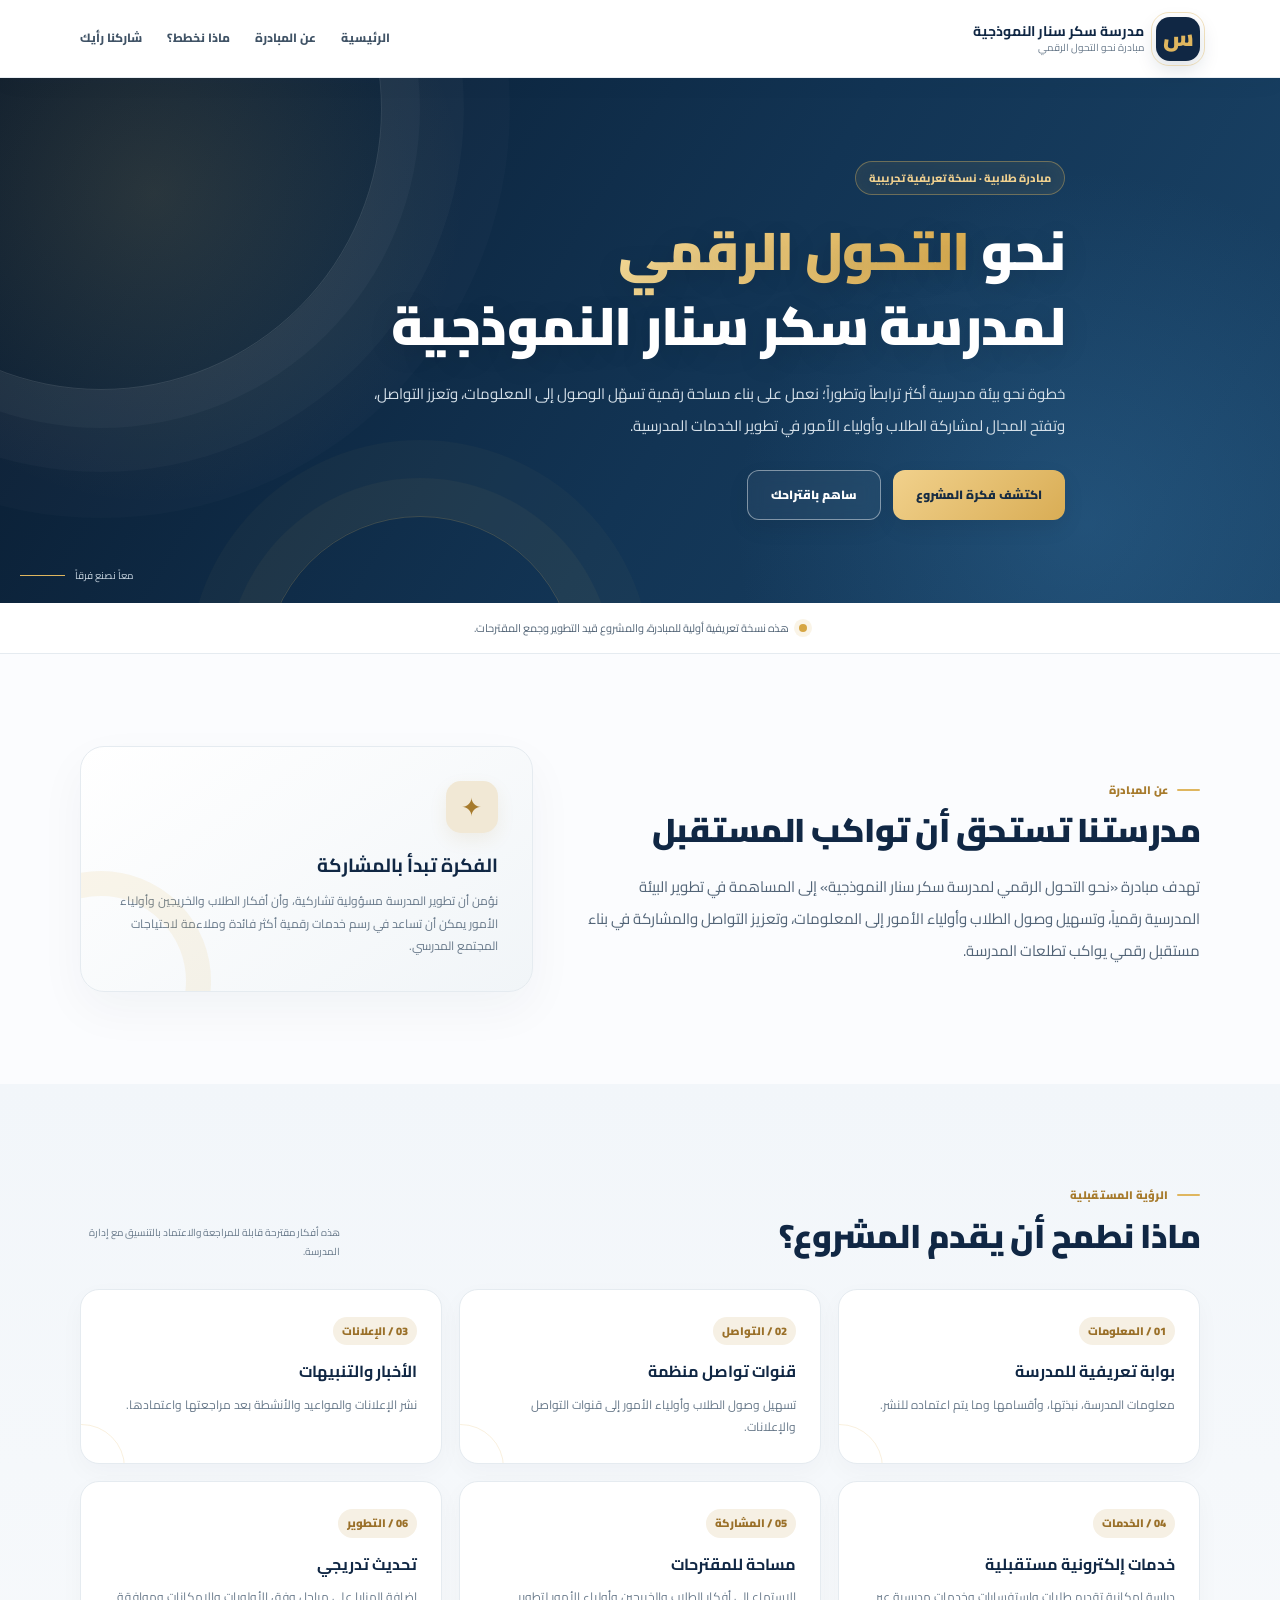
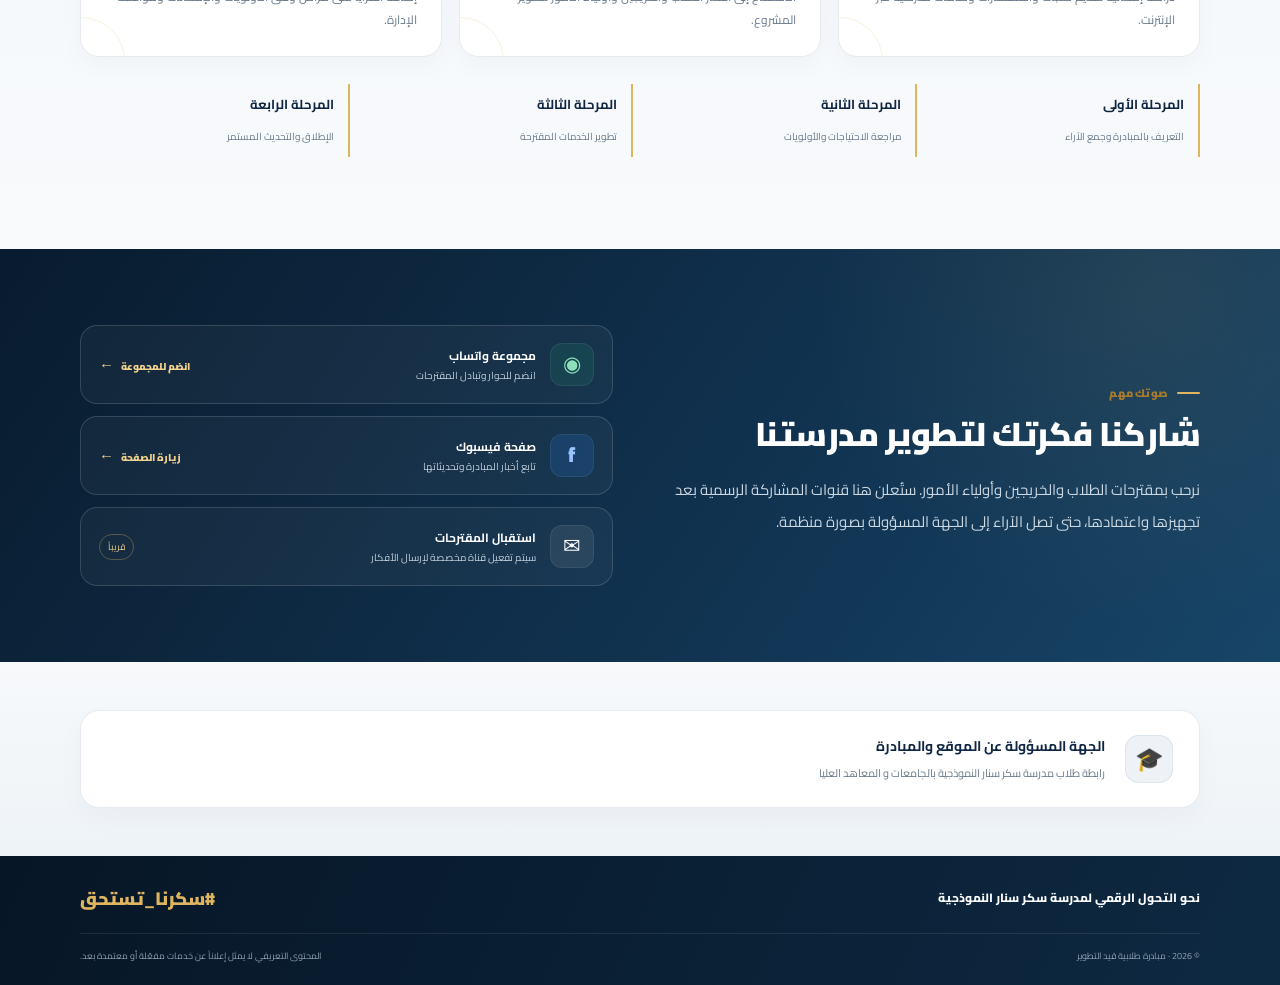
==== index.html @ d13513fb "Add files via upload" ====
<!doctype html>
<html lang="ar" dir="rtl">
<head>
  <meta charset="utf-8">
  <meta name="viewport" content="width=device-width, initial-scale=1">
  <meta name="description" content="مبادرة نحو التحول الرقمي لمدرسة سكر سنار النموذجية، بإشراف رابطة طلاب مدرسة سكر سنار النموذجية بالجامعات و المعاهد العليا.">
  <meta name="theme-color" content="#102744">
  <title>نحو التحول الرقمي | مدرسة سكر سنار النموذجية</title>
  <style>
    @import url('https://fonts.googleapis.com/css2?family=Cairo:wght@400;500;600;700;800;900&display=swap');
    :root{--navy:#102744;--navy2:#193e61;--gold:#dfb65f;--ink:#1c2e40;--muted:#68798a;--paper:#f5f8fb;--line:#e5ebf0;--white:#fff;--green:#168b61;--blue:#2374d8}
    *{box-sizing:border-box}html{scroll-behavior:smooth;scroll-padding-top:86px}body{margin:0;font-family:"Cairo",Tahoma,Arial,sans-serif;color:var(--ink);background:#fff;line-height:1.85}
    a{color:inherit}.container{width:min(1120px,calc(100% - 40px));margin:auto}
    .header{height:78px;position:sticky;top:0;z-index:20;background:#ffffffed;backdrop-filter:blur(12px);border-bottom:1px solid #e9eef3}
    .nav{height:100%;display:flex;align-items:center;justify-content:space-between;gap:20px}
    .brand{display:flex;align-items:center;gap:12px;text-decoration:none;color:var(--navy)}.brandmark{width:44px;height:44px;display:grid;place-items:center;border-radius:14px;background:var(--navy);color:var(--gold);font-size:23px;font-weight:900}.brand strong,.brand small{display:block;line-height:1.4}.brand strong{font-size:14px}.brand small{font-size:10px;color:var(--muted)}
    .links{display:flex;align-items:center;gap:25px}.links a{text-decoration:none;color:#405366;font-size:12px;font-weight:800}.links a:hover{color:#a77b2d}.menu{display:none;border:0;background:none;color:var(--navy);font-size:26px}
    .hero{position:relative;overflow:hidden;background:linear-gradient(120deg,#0d2036,#173d61);color:#fff;min-height:525px;display:flex;align-items:center}
    .hero:before,.hero:after{content:"";position:absolute;border:1px solid #ffffff18;border-radius:50%;pointer-events:none}.hero:before{width:500px;height:500px;left:-170px;top:-220px;box-shadow:0 0 0 45px #ffffff08,0 0 0 90px #ffffff05}.hero:after{width:250px;height:250px;right:45%;bottom:-190px;box-shadow:0 0 0 35px #ffffff08}
    .hero-grid{position:relative;z-index:1;padding:76px 0;max-width:790px}.pill{display:inline-flex;align-items:center;gap:8px;padding:6px 13px;border:1px solid #dfb65f66;border-radius:30px;color:#f0d18f;font-size:11px;font-weight:800;background:#dfb65f12}
    h1{font-size:clamp(32px,5vw,53px);line-height:1.42;margin:18px 0 14px;font-weight:900}.hero h1 span{color:var(--gold)}.hero p{max-width:700px;color:#d5e0e9;font-size:15px;margin:0 0 28px}
    .actions{display:flex;gap:12px;flex-wrap:wrap}.btn{display:inline-flex;align-items:center;justify-content:center;padding:11px 21px;border-radius:9px;text-decoration:none;font-size:12px;font-weight:900;transition:.2s}.primary{background:var(--gold);color:#172c42}.secondary{border:1px solid #ffffff70;color:#fff}.btn:hover{transform:translateY(-2px)}
    .hero-foot{position:absolute;bottom:18px;left:20px;color:#c7d4df;font-size:10px;display:flex;align-items:center;gap:10px}.hero-foot i{width:45px;height:1px;background:var(--gold)}
    .status{background:#fff;border-bottom:1px solid var(--line)}.status-inner{display:flex;align-items:center;justify-content:center;gap:10px;padding:13px 0;color:#536577;font-size:11px;text-align:center}.dot{width:8px;height:8px;border-radius:50%;background:#d6a644;display:inline-block}
    .section{padding:82px 0}.tag{font-size:11px;color:#a77b2d;font-weight:900}.heading{font-size:33px;line-height:1.5;color:var(--navy);margin:6px 0 15px;font-weight:900}.intro{font-size:15px;color:#526477;max-width:790px;margin:0}
    .about{display:grid;grid-template-columns:1.15fr .85fr;gap:55px;align-items:center}.vision-card{border:1px solid var(--line);background:linear-gradient(145deg,#f8fafc,#f1f5f8);border-radius:18px;padding:30px;position:relative;overflow:hidden}.vision-card:after{content:"";position:absolute;width:170px;height:170px;border:25px solid #dfb65f20;border-radius:50%;left:-90px;bottom:-100px}.vision-icon{width:52px;height:52px;display:grid;place-items:center;border-radius:15px;background:#f1e8d5;color:#a77b2d;font-size:25px}.vision-card h3{color:var(--navy);font-size:19px;margin:15px 0 7px}.vision-card p{color:var(--muted);font-size:12px;margin:0}
    .features{background:var(--paper)}.section-head{display:flex;justify-content:space-between;align-items:end;gap:25px;margin-bottom:28px}.section-head .heading{margin-bottom:0}.subnote{font-size:10px;color:var(--muted);max-width:260px}
    .cards{display:grid;grid-template-columns:repeat(3,1fr);gap:17px}.feature{background:#fff;border:1px solid var(--line);border-radius:15px;padding:23px}.feature .num{color:#b48a3b;font-size:11px;font-weight:900}.feature h3{font-size:16px;color:var(--navy);margin:7px 0}.feature p{font-size:12px;color:var(--muted);margin:0}
    .roadmap{display:grid;grid-template-columns:repeat(4,1fr);gap:14px;margin-top:27px}.step{border-right:2px solid var(--gold);padding:4px 14px 4px 0}.step b{display:block;color:var(--navy);font-size:12px}.step span{color:var(--muted);font-size:10px}
    .participate{background:var(--navy);color:#fff;padding:76px 0}.participate .heading{color:#fff}.participate .intro{color:#cbd7e1}.participate-grid{display:grid;grid-template-columns:1fr 1fr;gap:55px;align-items:center}.channels{display:grid;gap:12px}.channel{display:flex;align-items:center;gap:14px;padding:16px;border:1px solid #ffffff24;background:#ffffff0a;border-radius:13px}.channel-icon{width:43px;height:43px;border-radius:12px;display:grid;place-items:center;font-size:21px;background:#ffffff13}.channel strong,.channel small{display:block}.channel strong{font-size:12px}.channel small{font-size:10px;color:#c2d0dc}.pending{margin-right:auto;font-size:9px;color:#f0d18f;border:1px solid #dfb65f55;padding:4px 8px;border-radius:20px;white-space:nowrap}
    .responsibility{background:#f7f9fb;padding:48px 0}.responsibility-box{display:flex;align-items:center;gap:20px;padding:23px 26px;border:1px solid var(--line);background:#fff;border-radius:15px}.resp-icon{width:48px;height:48px;flex:0 0 auto;border-radius:14px;background:#eef2f6;color:var(--navy);display:grid;place-items:center;font-size:23px}.responsibility h3{font-size:14px;color:var(--navy);margin:0 0 3px}.responsibility p{font-size:11px;color:var(--muted);margin:0}
    .footer{background:#091b2d;color:#b8c6d2;padding:26px 0 20px}.footer-top{display:flex;justify-content:space-between;gap:20px;align-items:center}.footer-name{font-size:12px;font-weight:800;color:#fff}.hashtag{font-size:18px;font-weight:900;color:var(--gold);text-decoration:none}.copyright{border-top:1px solid #ffffff18;margin-top:18px;padding-top:14px;font-size:9px;color:#8fa1b1;display:flex;justify-content:space-between;gap:15px}
    @media(max-width:760px){.container{width:min(100% - 30px,560px)}.header{height:68px}.menu{display:block}.links{display:none;position:absolute;top:68px;right:0;left:0;background:#fff;padding:15px 25px 20px;box-shadow:0 12px 18px #102b4615;flex-direction:column;align-items:stretch;gap:13px}.links.open{display:flex}.hero{min-height:490px}.hero-grid{padding:65px 0}.hero p{font-size:13px}.section{padding:60px 0}.about,.participate-grid{grid-template-columns:1fr;gap:27px}.heading{font-size:28px}.cards{grid-template-columns:1fr}.roadmap{grid-template-columns:1fr 1fr;row-gap:20px}.section-head{display:block}.subnote{margin-top:8px}.participate{padding:58px 0}.responsibility-box{align-items:flex-start;padding:18px}.footer-top,.copyright{align-items:flex-start;flex-direction:column}.hashtag{font-size:17px}}
    @media(prefers-reduced-motion:reduce){html{scroll-behavior:auto}*,*:before,*:after{transition:none!important}}
  
    /* Visual refinement: richer depth, softer geometry, and clearer interactions */
    body{background:#fbfcfe}
    .header{box-shadow:0 5px 24px #10274408}
    .brandmark{box-shadow:0 8px 20px #10274425;position:relative}
    .brandmark:after{content:"";position:absolute;inset:-5px;border:1px solid #dfb65f66;border-radius:18px}
    .hero{background:
      radial-gradient(circle at 12% 22%,#dfb65f24 0,transparent 26%),
      radial-gradient(circle at 85% 85%,#3e83b844 0,transparent 30%),
      linear-gradient(122deg,#091a2d 0%,#123454 55%,#1b4569 100%)}
    .hero:before{width:560px;height:560px;left:-180px;top:-250px;border-color:#ffffff20;box-shadow:0 0 0 38px #ffffff08,0 0 0 82px #ffffff06,0 0 0 128px #ffffff04}
    .hero:after{width:310px;height:310px;right:55%;bottom:-225px;border-color:#dfb65f38;box-shadow:0 0 0 38px #dfb65f0b,0 0 0 76px #dfb65f08}
    .hero-grid{max-width:850px}
    .pill{backdrop-filter:blur(8px);box-shadow:inset 0 0 20px #dfb65f0b}
    .hero h1{letter-spacing:-.7px;text-shadow:0 5px 28px #00000020}
    .hero h1 span{background:linear-gradient(100deg,#f5d995,#dcae50);-webkit-background-clip:text;background-clip:text;color:transparent}
    .hero p{line-height:2.15}
    .btn{border-radius:12px;padding:13px 23px;box-shadow:0 8px 22px #00000012}
    .primary{background:linear-gradient(135deg,#f1d18c,#d9ad55)}
    .secondary{background:#ffffff0b;backdrop-filter:blur(8px)}
    .status-inner{padding:15px 0}
    .dot{box-shadow:0 0 0 5px #d6a64420}
    .section{padding-top:92px;padding-bottom:92px}
    .tag{display:inline-flex;align-items:center;gap:9px;letter-spacing:.2px}
    .tag:before{content:"";width:23px;height:2px;background:var(--gold);border-radius:2px}
    .heading{letter-spacing:-.5px}
    .intro{line-height:2.15}
    .vision-card{border-radius:24px;box-shadow:0 18px 48px #1027440b;padding:34px;background:linear-gradient(145deg,#fff,#f1f5f8)}
    .vision-icon{box-shadow:0 7px 18px #a77b2d18}
    .features{background:linear-gradient(180deg,#f2f6fa,#f8fafc)}
    .feature{border-radius:19px;padding:25px 24px;box-shadow:0 8px 24px #10274408;transition:transform .25s,box-shadow .25s,border-color .25s;position:relative;overflow:hidden}
    .feature:after{content:"";position:absolute;width:85px;height:85px;border:1px solid #dfb65f35;border-radius:50%;left:-43px;bottom:-48px;transition:transform .3s}
    .feature:hover{transform:translateY(-5px);box-shadow:0 16px 32px #10274412;border-color:#dfb65f80}
    .feature:hover:after{transform:scale(1.35)}
    .feature .num{display:inline-block;padding:4px 9px;border-radius:20px;background:#f6f0e4;color:#9a7029}
    .feature h3{margin-top:12px}
    .step{padding-top:8px;padding-bottom:8px}
    .step b{font-size:13px;margin-bottom:4px}
    .participate{background:
      radial-gradient(circle at 90% 10%,#dfb65f16 0,transparent 28%),
      linear-gradient(125deg,#091b2e,#123756 70%,#174568)}
    .participate .intro{line-height:2.1}
    .channel{border-radius:17px;padding:17px 18px;transition:transform .2s,border-color .2s,background .2s}
    .channel-link{text-decoration:none;color:inherit}
    .channel-link:hover{transform:translateX(-4px);border-color:#dfb65f99;background:#ffffff12}
    .channel-icon{flex:0 0 44px;box-shadow:inset 0 0 0 1px #ffffff12}
    .whatsapp .channel-icon{background:#168b6130;color:#8ce0b9}
    .facebook .channel-icon{background:#2374d830;color:#9bc4ff;font-weight:900}
    .channel-action{margin-right:auto;color:#f0d18f;font-size:10px;font-weight:900;white-space:nowrap}
    .channel-action b{font-size:15px;margin-right:5px}
    .responsibility{background:linear-gradient(180deg,#f7f9fb,#eef3f7)}
    .responsibility-box{border-radius:19px;box-shadow:0 10px 28px #10274408}
    .resp-icon{box-shadow:inset 0 0 0 1px #dce4ec}
    .footer{background:linear-gradient(115deg,#071626,#0d2942)}
    .hashtag{transition:color .2s}
    .hashtag:hover{color:#ffe4a6}
    @media(max-width:760px){
      .section{padding-top:65px;padding-bottom:65px}
      .hero{background:
        radial-gradient(circle at 10% 18%,#dfb65f20 0,transparent 34%),
        linear-gradient(145deg,#091a2d,#174365)}
      .hero h1{letter-spacing:0}
      .feature:hover,.channel-link:hover{transform:none}
      .channel{gap:10px;padding:14px 12px}
      .channel-action{font-size:9px}
    }

  </style>
</head>
<body>
<header class="header">
  <div class="container nav">
    <a class="brand" href="#home" aria-label="بداية الصفحة"><span class="brandmark">س</span><span><strong>مدرسة سكر سنار النموذجية</strong><small>مبادرة نحو التحول الرقمي</small></span></a>
    <button class="menu" aria-label="فتح القائمة" aria-expanded="false">☰</button>
    <nav class="links" aria-label="القائمة الرئيسية">
      <a href="#home">الرئيسية</a><a href="#about">عن المبادرة</a><a href="#features">ماذا نخطط؟</a><a href="#participate">شاركنا رأيك</a>
    </nav>
  </div>
</header>
<main>
  <section class="hero" id="home">
    <div class="container hero-grid">
      <span class="pill">مبادرة طلابية · نسخة تعريفية تجريبية</span>
      <h1>نحو <span>التحول الرقمي</span><br>لمدرسة سكر سنار النموذجية</h1>
      <p>خطوة نحو بيئة مدرسية أكثر ترابطاً وتطوراً؛ نعمل على بناء مساحة رقمية تسهّل الوصول إلى المعلومات، وتعزز التواصل، وتفتح المجال لمشاركة الطلاب وأولياء الأمور في تطوير الخدمات المدرسية.</p>
      <div class="actions"><a class="btn primary" href="#features">اكتشف فكرة المشروع</a><a class="btn secondary" href="#participate">ساهم باقتراحك</a></div>
    </div>
    <div class="hero-foot"><span>معاً نصنع فرقاً</span><i></i></div>
  </section>
  <div class="status"><div class="container status-inner"><span class="dot"></span><span>هذه نسخة تعريفية أولية للمبادرة، والمشروع قيد التطوير وجمع المقترحات.</span></div></div>

  <section class="section" id="about">
    <div class="container about">
      <div><span class="tag">عن المبادرة</span><h2 class="heading">مدرستنا تستحق أن تواكب المستقبل</h2>
        <p class="intro">تهدف مبادرة «نحو التحول الرقمي لمدرسة سكر سنار النموذجية» إلى المساهمة في تطوير البيئة المدرسية رقمياً، وتسهيل وصول الطلاب وأولياء الأمور إلى المعلومات، وتعزيز التواصل والمشاركة في بناء مستقبل رقمي يواكب تطلعات المدرسة.</p>
      </div>
      <div class="vision-card"><div class="vision-icon">✦</div><h3>الفكرة تبدأ بالمشاركة</h3><p>نؤمن أن تطوير المدرسة مسؤولية تشاركية، وأن أفكار الطلاب والخريجين وأولياء الأمور يمكن أن تساعد في رسم خدمات رقمية أكثر فائدة وملاءمة لاحتياجات المجتمع المدرسي.</p></div>
    </div>
  </section>

  <section class="section features" id="features">
    <div class="container">
      <div class="section-head"><div><span class="tag">الرؤية المستقبلية</span><h2 class="heading">ماذا نطمح أن يقدم المشروع؟</h2></div><span class="subnote">هذه أفكار مقترحة قابلة للمراجعة والاعتماد بالتنسيق مع إدارة المدرسة.</span></div>
      <div class="cards">
        <article class="feature"><span class="num">01 / المعلومات</span><h3>بوابة تعريفية للمدرسة</h3><p>معلومات المدرسة، نبذتها، وأقسامها وما يتم اعتماده للنشر.</p></article>
        <article class="feature"><span class="num">02 / التواصل</span><h3>قنوات تواصل منظمة</h3><p>تسهيل وصول الطلاب وأولياء الأمور إلى قنوات التواصل والإعلانات.</p></article>
        <article class="feature"><span class="num">03 / الإعلانات</span><h3>الأخبار والتنبيهات</h3><p>نشر الإعلانات والمواعيد والأنشطة بعد مراجعتها واعتمادها.</p></article>
        <article class="feature"><span class="num">04 / الخدمات</span><h3>خدمات إلكترونية مستقبلية</h3><p>دراسة إمكانية تقديم طلبات واستفسارات وخدمات مدرسية عبر الإنترنت.</p></article>
        <article class="feature"><span class="num">05 / المشاركة</span><h3>مساحة للمقترحات</h3><p>الاستماع إلى أفكار الطلاب والخريجين وأولياء الأمور لتطوير المشروع.</p></article>
        <article class="feature"><span class="num">06 / التطوير</span><h3>تحديث تدريجي</h3><p>إضافة المزايا على مراحل وفق الأولويات والإمكانات وموافقة الإدارة.</p></article>
      </div>
      <div class="roadmap">
        <div class="step"><b>المرحلة الأولى</b><span>التعريف بالمبادرة وجمع الآراء</span></div>
        <div class="step"><b>المرحلة الثانية</b><span>مراجعة الاحتياجات والأولويات</span></div>
        <div class="step"><b>المرحلة الثالثة</b><span>تطوير الخدمات المقترحة</span></div>
        <div class="step"><b>المرحلة الرابعة</b><span>الإطلاق والتحديث المستمر</span></div>
      </div>
    </div>
  </section>

  <section class="participate" id="participate">
    <div class="container participate-grid">
      <div><span class="tag">صوتك مهم</span><h2 class="heading">شاركنا فكرتك لتطوير مدرستنا</h2><p class="intro">نرحب بمقترحات الطلاب والخريجين وأولياء الأمور. ستُعلن هنا قنوات المشاركة الرسمية بعد تجهيزها واعتمادها، حتى تصل الآراء إلى الجهة المسؤولة بصورة منظمة.</p></div>
      <div class="channels">
        <a class="channel channel-link whatsapp" href="https://chat.whatsapp.com/FJPq5iOdw374V8rt6Mm0ej?s=cl&amp;p=a&amp;iam=2" target="_blank" rel="noopener noreferrer">
          <span class="channel-icon">◉</span><span><strong>مجموعة واتساب</strong><small>انضم للحوار وتبادل المقترحات</small></span><span class="channel-action">انضم للمجموعة <b>←</b></span>
        </a>
        <a class="channel channel-link facebook" href="https://www.facebook.com/profile.php?id=61596063331283" target="_blank" rel="noopener noreferrer">
          <span class="channel-icon">f</span><span><strong>صفحة فيسبوك</strong><small>تابع أخبار المبادرة وتحديثاتها</small></span><span class="channel-action">زيارة الصفحة <b>←</b></span>
        </a>
        <div class="channel"><span class="channel-icon">✉</span><span><strong>استقبال المقترحات</strong><small>سيتم تفعيل قناة مخصصة لإرسال الأفكار</small></span><span class="pending">قريباً</span></div>
      </div>
    </div>
  </section>

  <section class="responsibility">
    <div class="container"><div class="responsibility-box"><div class="resp-icon">🎓</div><div><h3>الجهة المسؤولة عن الموقع والمبادرة</h3><p>رابطة طلاب مدرسة سكر سنار النموذجية بالجامعات و المعاهد العليا</p></div></div></div>
  </section>
</main>
<footer class="footer">
  <div class="container">
    <div class="footer-top"><span class="footer-name">نحو التحول الرقمي لمدرسة سكر سنار النموذجية</span><a class="hashtag" href="#home">#سكرنا_تستحق</a></div>
    <div class="copyright"><span>© <span id="year"></span> · مبادرة طلابية قيد التطوير</span><span>المحتوى التعريفي لا يمثل إعلاناً عن خدمات مفعّلة أو معتمدة بعد.</span></div>
  </div>
</footer>
<script>
  document.getElementById("year").textContent = new Date().getFullYear();
  const menuButton = document.querySelector(".menu");
  const navLinks = document.querySelector(".links");
  menuButton.addEventListener("click", () => {
    const isOpen = navLinks.classList.toggle("open");
    menuButton.setAttribute("aria-expanded", String(isOpen));
  });
  navLinks.querySelectorAll("a").forEach(link => link.addEventListener("click", () => {
    navLinks.classList.remove("open");
    menuButton.setAttribute("aria-expanded", "false");
  }));
</script>
</body>
</html>
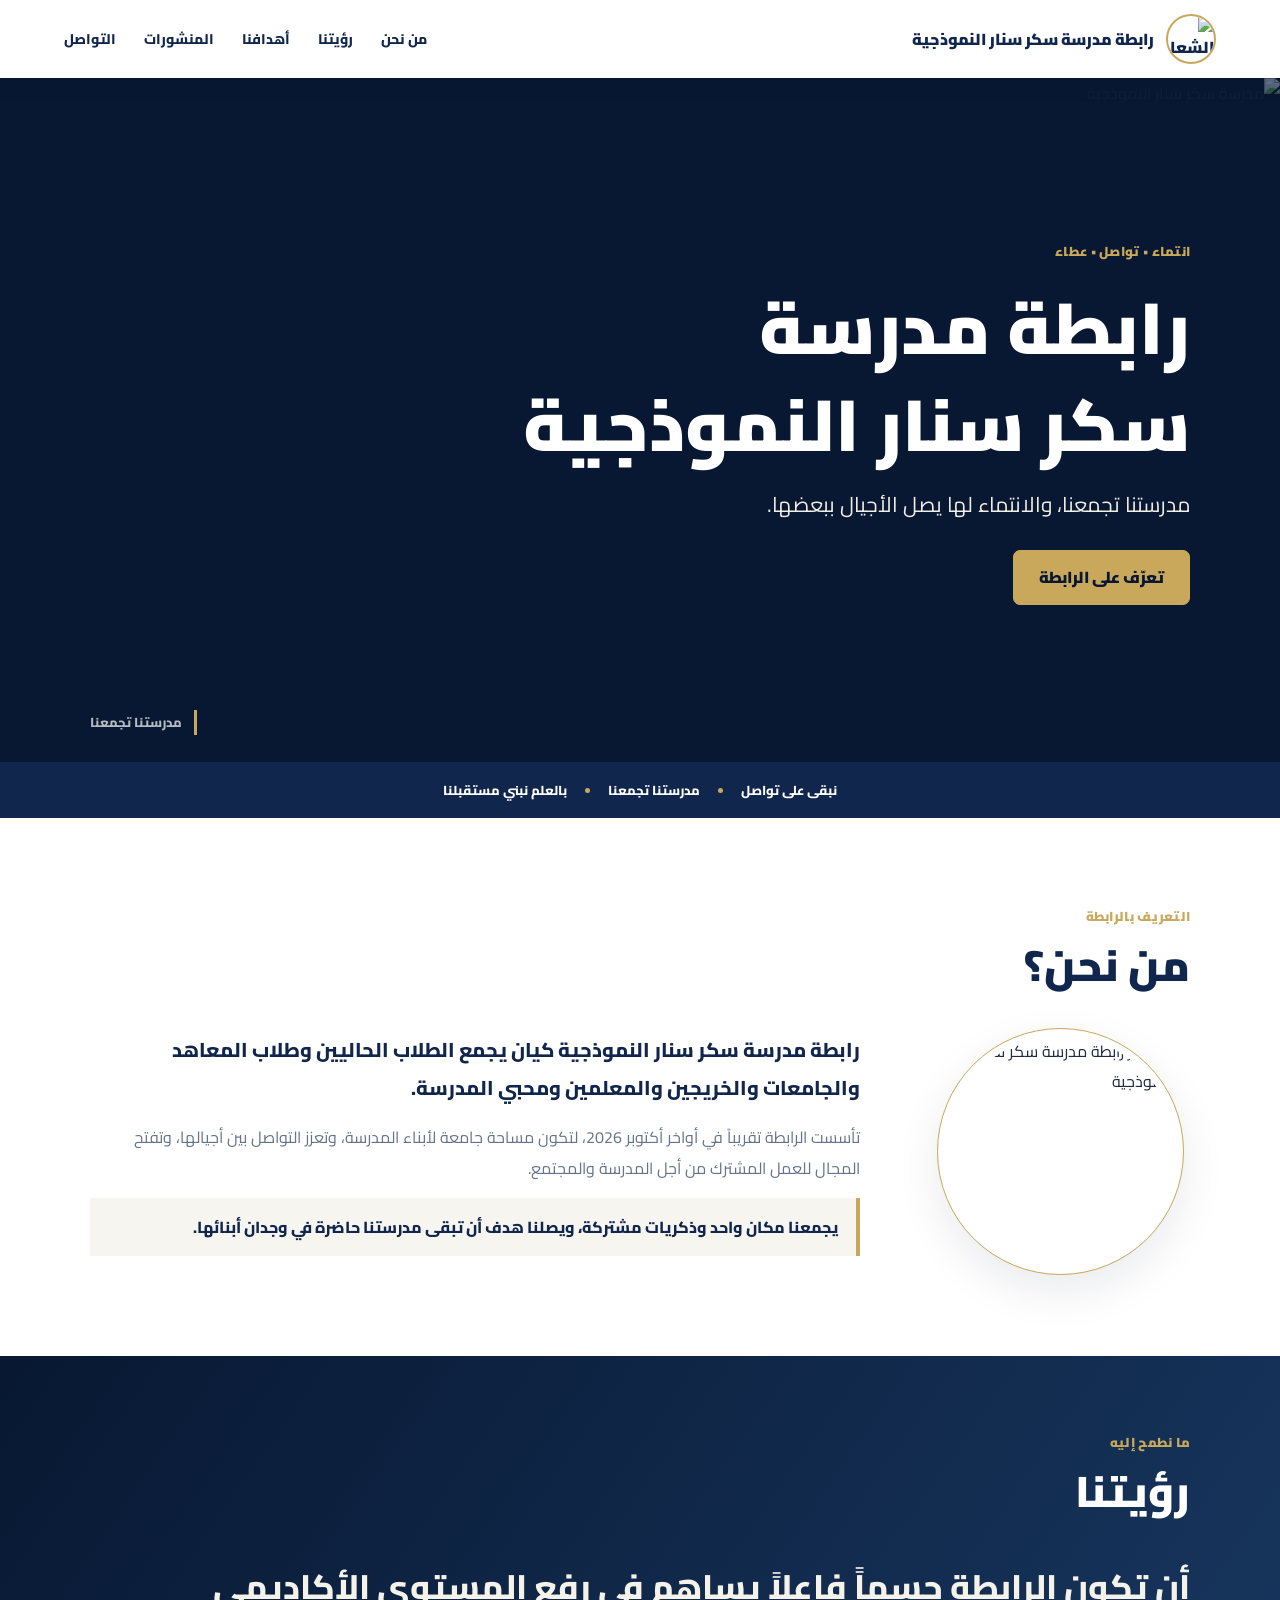
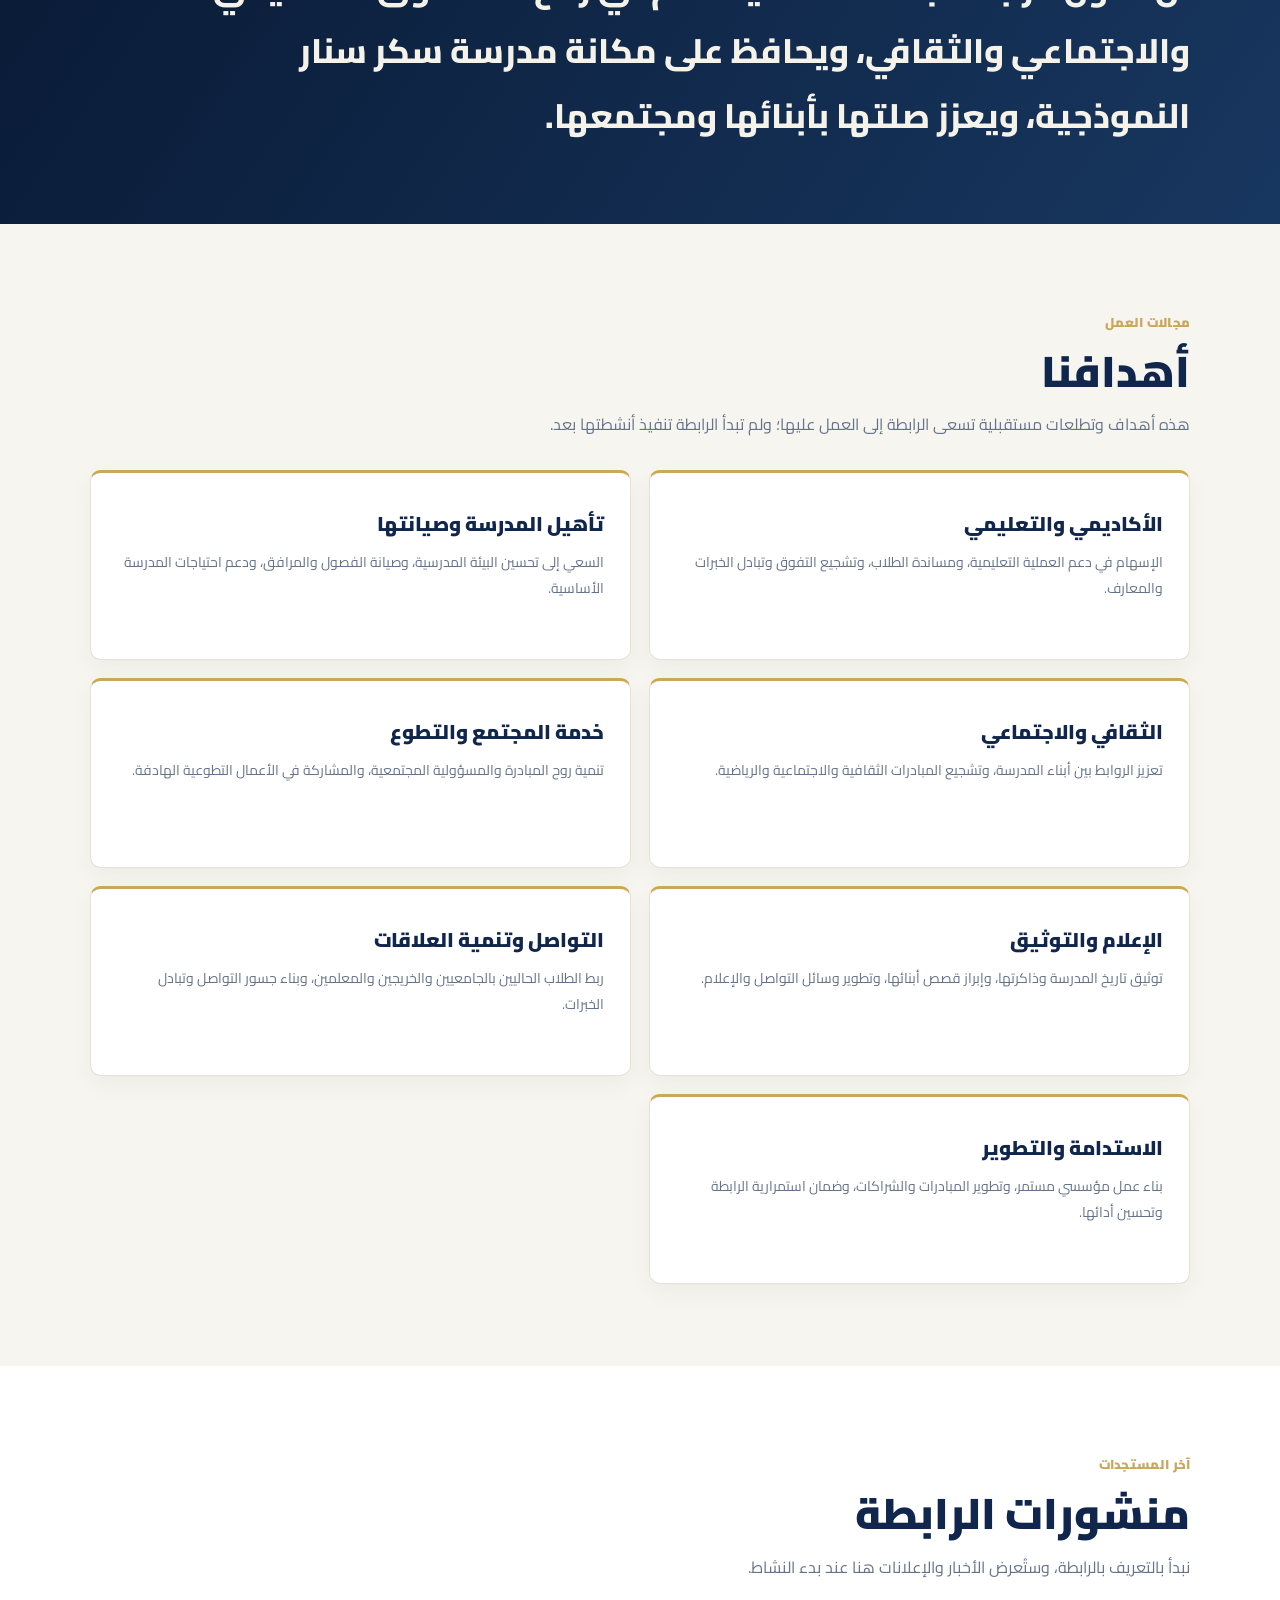
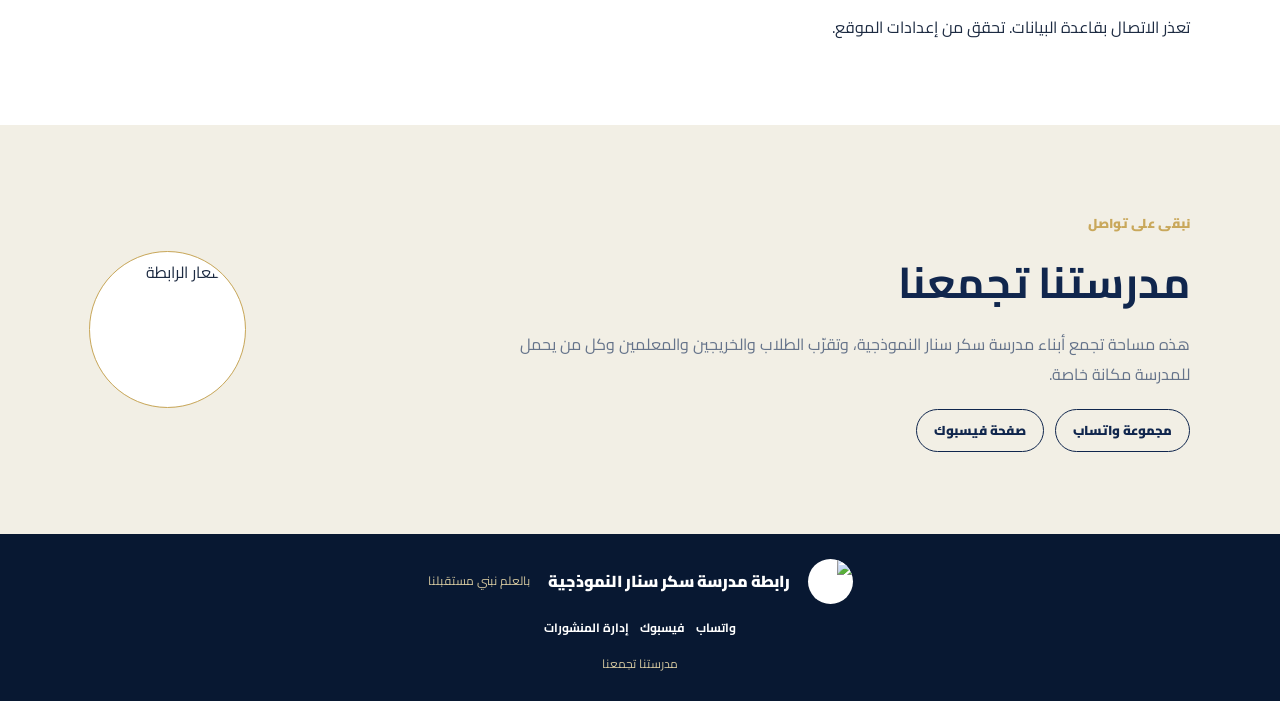
==== commit c8a0f886: "Add files via upload" ====
--- a/index.html
+++ b/index.html
@@ -3,192 +3,126 @@
 <head>
   <meta charset="utf-8">
   <meta name="viewport" content="width=device-width, initial-scale=1">
-  <meta name="description" content="مبادرة نحو التحول الرقمي لمدرسة سكر سنار النموذجية، بإشراف رابطة طلاب مدرسة سكر سنار النموذجية بالجامعات و المعاهد العليا.">
-  <meta name="theme-color" content="#102744">
-  <title>نحو التحول الرقمي | مدرسة سكر سنار النموذجية</title>
-  <style>
-    @import url('https://fonts.googleapis.com/css2?family=Cairo:wght@400;500;600;700;800;900&display=swap');
-    :root{--navy:#102744;--navy2:#193e61;--gold:#dfb65f;--ink:#1c2e40;--muted:#68798a;--paper:#f5f8fb;--line:#e5ebf0;--white:#fff;--green:#168b61;--blue:#2374d8}
-    *{box-sizing:border-box}html{scroll-behavior:smooth;scroll-padding-top:86px}body{margin:0;font-family:"Cairo",Tahoma,Arial,sans-serif;color:var(--ink);background:#fff;line-height:1.85}
-    a{color:inherit}.container{width:min(1120px,calc(100% - 40px));margin:auto}
-    .header{height:78px;position:sticky;top:0;z-index:20;background:#ffffffed;backdrop-filter:blur(12px);border-bottom:1px solid #e9eef3}
-    .nav{height:100%;display:flex;align-items:center;justify-content:space-between;gap:20px}
-    .brand{display:flex;align-items:center;gap:12px;text-decoration:none;color:var(--navy)}.brandmark{width:44px;height:44px;display:grid;place-items:center;border-radius:14px;background:var(--navy);color:var(--gold);font-size:23px;font-weight:900}.brand strong,.brand small{display:block;line-height:1.4}.brand strong{font-size:14px}.brand small{font-size:10px;color:var(--muted)}
-    .links{display:flex;align-items:center;gap:25px}.links a{text-decoration:none;color:#405366;font-size:12px;font-weight:800}.links a:hover{color:#a77b2d}.menu{display:none;border:0;background:none;color:var(--navy);font-size:26px}
-    .hero{position:relative;overflow:hidden;background:linear-gradient(120deg,#0d2036,#173d61);color:#fff;min-height:525px;display:flex;align-items:center}
-    .hero:before,.hero:after{content:"";position:absolute;border:1px solid #ffffff18;border-radius:50%;pointer-events:none}.hero:before{width:500px;height:500px;left:-170px;top:-220px;box-shadow:0 0 0 45px #ffffff08,0 0 0 90px #ffffff05}.hero:after{width:250px;height:250px;right:45%;bottom:-190px;box-shadow:0 0 0 35px #ffffff08}
-    .hero-grid{position:relative;z-index:1;padding:76px 0;max-width:790px}.pill{display:inline-flex;align-items:center;gap:8px;padding:6px 13px;border:1px solid #dfb65f66;border-radius:30px;color:#f0d18f;font-size:11px;font-weight:800;background:#dfb65f12}
-    h1{font-size:clamp(32px,5vw,53px);line-height:1.42;margin:18px 0 14px;font-weight:900}.hero h1 span{color:var(--gold)}.hero p{max-width:700px;color:#d5e0e9;font-size:15px;margin:0 0 28px}
-    .actions{display:flex;gap:12px;flex-wrap:wrap}.btn{display:inline-flex;align-items:center;justify-content:center;padding:11px 21px;border-radius:9px;text-decoration:none;font-size:12px;font-weight:900;transition:.2s}.primary{background:var(--gold);color:#172c42}.secondary{border:1px solid #ffffff70;color:#fff}.btn:hover{transform:translateY(-2px)}
-    .hero-foot{position:absolute;bottom:18px;left:20px;color:#c7d4df;font-size:10px;display:flex;align-items:center;gap:10px}.hero-foot i{width:45px;height:1px;background:var(--gold)}
-    .status{background:#fff;border-bottom:1px solid var(--line)}.status-inner{display:flex;align-items:center;justify-content:center;gap:10px;padding:13px 0;color:#536577;font-size:11px;text-align:center}.dot{width:8px;height:8px;border-radius:50%;background:#d6a644;display:inline-block}
-    .section{padding:82px 0}.tag{font-size:11px;color:#a77b2d;font-weight:900}.heading{font-size:33px;line-height:1.5;color:var(--navy);margin:6px 0 15px;font-weight:900}.intro{font-size:15px;color:#526477;max-width:790px;margin:0}
-    .about{display:grid;grid-template-columns:1.15fr .85fr;gap:55px;align-items:center}.vision-card{border:1px solid var(--line);background:linear-gradient(145deg,#f8fafc,#f1f5f8);border-radius:18px;padding:30px;position:relative;overflow:hidden}.vision-card:after{content:"";position:absolute;width:170px;height:170px;border:25px solid #dfb65f20;border-radius:50%;left:-90px;bottom:-100px}.vision-icon{width:52px;height:52px;display:grid;place-items:center;border-radius:15px;background:#f1e8d5;color:#a77b2d;font-size:25px}.vision-card h3{color:var(--navy);font-size:19px;margin:15px 0 7px}.vision-card p{color:var(--muted);font-size:12px;margin:0}
-    .features{background:var(--paper)}.section-head{display:flex;justify-content:space-between;align-items:end;gap:25px;margin-bottom:28px}.section-head .heading{margin-bottom:0}.subnote{font-size:10px;color:var(--muted);max-width:260px}
-    .cards{display:grid;grid-template-columns:repeat(3,1fr);gap:17px}.feature{background:#fff;border:1px solid var(--line);border-radius:15px;padding:23px}.feature .num{color:#b48a3b;font-size:11px;font-weight:900}.feature h3{font-size:16px;color:var(--navy);margin:7px 0}.feature p{font-size:12px;color:var(--muted);margin:0}
-    .roadmap{display:grid;grid-template-columns:repeat(4,1fr);gap:14px;margin-top:27px}.step{border-right:2px solid var(--gold);padding:4px 14px 4px 0}.step b{display:block;color:var(--navy);font-size:12px}.step span{color:var(--muted);font-size:10px}
-    .participate{background:var(--navy);color:#fff;padding:76px 0}.participate .heading{color:#fff}.participate .intro{color:#cbd7e1}.participate-grid{display:grid;grid-template-columns:1fr 1fr;gap:55px;align-items:center}.channels{display:grid;gap:12px}.channel{display:flex;align-items:center;gap:14px;padding:16px;border:1px solid #ffffff24;background:#ffffff0a;border-radius:13px}.channel-icon{width:43px;height:43px;border-radius:12px;display:grid;place-items:center;font-size:21px;background:#ffffff13}.channel strong,.channel small{display:block}.channel strong{font-size:12px}.channel small{font-size:10px;color:#c2d0dc}.pending{margin-right:auto;font-size:9px;color:#f0d18f;border:1px solid #dfb65f55;padding:4px 8px;border-radius:20px;white-space:nowrap}
-    .responsibility{background:#f7f9fb;padding:48px 0}.responsibility-box{display:flex;align-items:center;gap:20px;padding:23px 26px;border:1px solid var(--line);background:#fff;border-radius:15px}.resp-icon{width:48px;height:48px;flex:0 0 auto;border-radius:14px;background:#eef2f6;color:var(--navy);display:grid;place-items:center;font-size:23px}.responsibility h3{font-size:14px;color:var(--navy);margin:0 0 3px}.responsibility p{font-size:11px;color:var(--muted);margin:0}
-    .footer{background:#091b2d;color:#b8c6d2;padding:26px 0 20px}.footer-top{display:flex;justify-content:space-between;gap:20px;align-items:center}.footer-name{font-size:12px;font-weight:800;color:#fff}.hashtag{font-size:18px;font-weight:900;color:var(--gold);text-decoration:none}.copyright{border-top:1px solid #ffffff18;margin-top:18px;padding-top:14px;font-size:9px;color:#8fa1b1;display:flex;justify-content:space-between;gap:15px}
-    @media(max-width:760px){.container{width:min(100% - 30px,560px)}.header{height:68px}.menu{display:block}.links{display:none;position:absolute;top:68px;right:0;left:0;background:#fff;padding:15px 25px 20px;box-shadow:0 12px 18px #102b4615;flex-direction:column;align-items:stretch;gap:13px}.links.open{display:flex}.hero{min-height:490px}.hero-grid{padding:65px 0}.hero p{font-size:13px}.section{padding:60px 0}.about,.participate-grid{grid-template-columns:1fr;gap:27px}.heading{font-size:28px}.cards{grid-template-columns:1fr}.roadmap{grid-template-columns:1fr 1fr;row-gap:20px}.section-head{display:block}.subnote{margin-top:8px}.participate{padding:58px 0}.responsibility-box{align-items:flex-start;padding:18px}.footer-top,.copyright{align-items:flex-start;flex-direction:column}.hashtag{font-size:17px}}
-    @media(prefers-reduced-motion:reduce){html{scroll-behavior:auto}*,*:before,*:after{transition:none!important}}
-  
-    /* Visual refinement: richer depth, softer geometry, and clearer interactions */
-    body{background:#fbfcfe}
-    .header{box-shadow:0 5px 24px #10274408}
-    .brandmark{box-shadow:0 8px 20px #10274425;position:relative}
-    .brandmark:after{content:"";position:absolute;inset:-5px;border:1px solid #dfb65f66;border-radius:18px}
-    .hero{background:
-      radial-gradient(circle at 12% 22%,#dfb65f24 0,transparent 26%),
-      radial-gradient(circle at 85% 85%,#3e83b844 0,transparent 30%),
-      linear-gradient(122deg,#091a2d 0%,#123454 55%,#1b4569 100%)}
-    .hero:before{width:560px;height:560px;left:-180px;top:-250px;border-color:#ffffff20;box-shadow:0 0 0 38px #ffffff08,0 0 0 82px #ffffff06,0 0 0 128px #ffffff04}
-    .hero:after{width:310px;height:310px;right:55%;bottom:-225px;border-color:#dfb65f38;box-shadow:0 0 0 38px #dfb65f0b,0 0 0 76px #dfb65f08}
-    .hero-grid{max-width:850px}
-    .pill{backdrop-filter:blur(8px);box-shadow:inset 0 0 20px #dfb65f0b}
-    .hero h1{letter-spacing:-.7px;text-shadow:0 5px 28px #00000020}
-    .hero h1 span{background:linear-gradient(100deg,#f5d995,#dcae50);-webkit-background-clip:text;background-clip:text;color:transparent}
-    .hero p{line-height:2.15}
-    .btn{border-radius:12px;padding:13px 23px;box-shadow:0 8px 22px #00000012}
-    .primary{background:linear-gradient(135deg,#f1d18c,#d9ad55)}
-    .secondary{background:#ffffff0b;backdrop-filter:blur(8px)}
-    .status-inner{padding:15px 0}
-    .dot{box-shadow:0 0 0 5px #d6a64420}
-    .section{padding-top:92px;padding-bottom:92px}
-    .tag{display:inline-flex;align-items:center;gap:9px;letter-spacing:.2px}
-    .tag:before{content:"";width:23px;height:2px;background:var(--gold);border-radius:2px}
-    .heading{letter-spacing:-.5px}
-    .intro{line-height:2.15}
-    .vision-card{border-radius:24px;box-shadow:0 18px 48px #1027440b;padding:34px;background:linear-gradient(145deg,#fff,#f1f5f8)}
-    .vision-icon{box-shadow:0 7px 18px #a77b2d18}
-    .features{background:linear-gradient(180deg,#f2f6fa,#f8fafc)}
-    .feature{border-radius:19px;padding:25px 24px;box-shadow:0 8px 24px #10274408;transition:transform .25s,box-shadow .25s,border-color .25s;position:relative;overflow:hidden}
-    .feature:after{content:"";position:absolute;width:85px;height:85px;border:1px solid #dfb65f35;border-radius:50%;left:-43px;bottom:-48px;transition:transform .3s}
-    .feature:hover{transform:translateY(-5px);box-shadow:0 16px 32px #10274412;border-color:#dfb65f80}
-    .feature:hover:after{transform:scale(1.35)}
-    .feature .num{display:inline-block;padding:4px 9px;border-radius:20px;background:#f6f0e4;color:#9a7029}
-    .feature h3{margin-top:12px}
-    .step{padding-top:8px;padding-bottom:8px}
-    .step b{font-size:13px;margin-bottom:4px}
-    .participate{background:
-      radial-gradient(circle at 90% 10%,#dfb65f16 0,transparent 28%),
-      linear-gradient(125deg,#091b2e,#123756 70%,#174568)}
-    .participate .intro{line-height:2.1}
-    .channel{border-radius:17px;padding:17px 18px;transition:transform .2s,border-color .2s,background .2s}
-    .channel-link{text-decoration:none;color:inherit}
-    .channel-link:hover{transform:translateX(-4px);border-color:#dfb65f99;background:#ffffff12}
-    .channel-icon{flex:0 0 44px;box-shadow:inset 0 0 0 1px #ffffff12}
-    .whatsapp .channel-icon{background:#168b6130;color:#8ce0b9}
-    .facebook .channel-icon{background:#2374d830;color:#9bc4ff;font-weight:900}
-    .channel-action{margin-right:auto;color:#f0d18f;font-size:10px;font-weight:900;white-space:nowrap}
-    .channel-action b{font-size:15px;margin-right:5px}
-    .responsibility{background:linear-gradient(180deg,#f7f9fb,#eef3f7)}
-    .responsibility-box{border-radius:19px;box-shadow:0 10px 28px #10274408}
-    .resp-icon{box-shadow:inset 0 0 0 1px #dce4ec}
-    .footer{background:linear-gradient(115deg,#071626,#0d2942)}
-    .hashtag{transition:color .2s}
-    .hashtag:hover{color:#ffe4a6}
-    @media(max-width:760px){
-      .section{padding-top:65px;padding-bottom:65px}
-      .hero{background:
-        radial-gradient(circle at 10% 18%,#dfb65f20 0,transparent 34%),
-        linear-gradient(145deg,#091a2d,#174365)}
-      .hero h1{letter-spacing:0}
-      .feature:hover,.channel-link:hover{transform:none}
-      .channel{gap:10px;padding:14px 12px}
-      .channel-action{font-size:9px}
-    }
-
-  </style>
+  <meta name="theme-color" content="#10264d">
+  <meta name="description" content="رابطة مدرسة سكر سنار النموذجية؛ مساحة تجمع الطلاب الحاليين والجامعيين والخريجين والمعلمين ومحبي المدرسة.">
+  <meta property="og:title" content="رابطة مدرسة سكر سنار النموذجية">
+  <meta property="og:description" content="مدرستنا تجمعنا — نبقى على تواصل">
+  <meta property="og:image" content="https://cdn.jsdelivr.net/gh/Zezo200241/sukar-sennar-v2@5092ab20a64b64339e44e44df9dec52d908aeaf6/assets/school-cover.jpg">
+  <title>رابطة مدرسة سكر سنار النموذجية</title>
+  <link rel="icon" type="image/png" href="https://cdn.jsdelivr.net/gh/Zezo200241/sukar-sennar-v2@5092ab20a64b64339e44e44df9dec52d908aeaf6/assets/association-logo.png">
+  <link rel="preconnect" href="https://fonts.googleapis.com">
+  <link rel="preconnect" href="https://fonts.gstatic.com" crossorigin>
+  <link href="https://fonts.googleapis.com/css2?family=Cairo:wght@400;500;600;700;800;900&display=swap" rel="stylesheet">
+  <link rel="stylesheet" href="style.css">
 </head>
 <body>
-<header class="header">
-  <div class="container nav">
-    <a class="brand" href="#home" aria-label="بداية الصفحة"><span class="brandmark">س</span><span><strong>مدرسة سكر سنار النموذجية</strong><small>مبادرة نحو التحول الرقمي</small></span></a>
-    <button class="menu" aria-label="فتح القائمة" aria-expanded="false">☰</button>
-    <nav class="links" aria-label="القائمة الرئيسية">
-      <a href="#home">الرئيسية</a><a href="#about">عن المبادرة</a><a href="#features">ماذا نخطط؟</a><a href="#participate">شاركنا رأيك</a>
-    </nav>
-  </div>
+<header class="topbar">
+  <a class="brand" href="#home" aria-label="رابطة مدرسة سكر سنار النموذجية">
+    <img src="https://cdn.jsdelivr.net/gh/Zezo200241/sukar-sennar-v2@5092ab20a64b64339e44e44df9dec52d908aeaf6/assets/association-logo.png" alt="الشعار الرسمي للرابطة">
+    <span>رابطة مدرسة سكر سنار النموذجية</span>
+  </a>
+  <button class="menu" id="menuBtn" type="button" aria-label="فتح القائمة" aria-expanded="false">☰</button>
+  <nav id="nav" aria-label="القائمة الرئيسية">
+    <a href="#about">من نحن</a>
+    <a href="#vision">رؤيتنا</a>
+    <a href="#goals">أهدافنا</a>
+    <a href="#posts">المنشورات</a>
+    <a href="#contact">التواصل</a>
+  </nav>
 </header>
-<main>
-  <section class="hero" id="home">
-    <div class="container hero-grid">
-      <span class="pill">مبادرة طلابية · نسخة تعريفية تجريبية</span>
-      <h1>نحو <span>التحول الرقمي</span><br>لمدرسة سكر سنار النموذجية</h1>
-      <p>خطوة نحو بيئة مدرسية أكثر ترابطاً وتطوراً؛ نعمل على بناء مساحة رقمية تسهّل الوصول إلى المعلومات، وتعزز التواصل، وتفتح المجال لمشاركة الطلاب وأولياء الأمور في تطوير الخدمات المدرسية.</p>
-      <div class="actions"><a class="btn primary" href="#features">اكتشف فكرة المشروع</a><a class="btn secondary" href="#participate">ساهم باقتراحك</a></div>
+
+<main id="home">
+  <section class="hero">
+    <img class="hero-cover" src="https://cdn.jsdelivr.net/gh/Zezo200241/sukar-sennar-v2@5092ab20a64b64339e44e44df9dec52d908aeaf6/assets/school-cover.jpg" alt="مدرسة سكر سنار النموذجية" fetchpriority="high">
+    <div class="hero-shade"></div>
+    <div class="hero-content">
+      <span class="eyebrow">انتماء • تواصل • عطاء</span>
+      <h1>رابطة مدرسة<br>سكر سنار النموذجية</h1>
+      <p>مدرستنا تجمعنا، والانتماء لها يصل الأجيال ببعضها.</p>
+      <a class="primary" href="#about">تعرّف على الرابطة</a>
     </div>
-    <div class="hero-foot"><span>معاً نصنع فرقاً</span><i></i></div>
-  </section>
-  <div class="status"><div class="container status-inner"><span class="dot"></span><span>هذه نسخة تعريفية أولية للمبادرة، والمشروع قيد التطوير وجمع المقترحات.</span></div></div>
-
-  <section class="section" id="about">
-    <div class="container about">
-      <div><span class="tag">عن المبادرة</span><h2 class="heading">مدرستنا تستحق أن تواكب المستقبل</h2>
-        <p class="intro">تهدف مبادرة «نحو التحول الرقمي لمدرسة سكر سنار النموذجية» إلى المساهمة في تطوير البيئة المدرسية رقمياً، وتسهيل وصول الطلاب وأولياء الأمور إلى المعلومات، وتعزيز التواصل والمشاركة في بناء مستقبل رقمي يواكب تطلعات المدرسة.</p>
-      </div>
-      <div class="vision-card"><div class="vision-icon">✦</div><h3>الفكرة تبدأ بالمشاركة</h3><p>نؤمن أن تطوير المدرسة مسؤولية تشاركية، وأن أفكار الطلاب والخريجين وأولياء الأمور يمكن أن تساعد في رسم خدمات رقمية أكثر فائدة وملاءمة لاحتياجات المجتمع المدرسي.</p></div>
-    </div>
+    <div class="hero-mark" aria-hidden="true">مدرستنا تجمعنا</div>
   </section>
 
-  <section class="section features" id="features">
-    <div class="container">
-      <div class="section-head"><div><span class="tag">الرؤية المستقبلية</span><h2 class="heading">ماذا نطمح أن يقدم المشروع؟</h2></div><span class="subnote">هذه أفكار مقترحة قابلة للمراجعة والاعتماد بالتنسيق مع إدارة المدرسة.</span></div>
-      <div class="cards">
-        <article class="feature"><span class="num">01 / المعلومات</span><h3>بوابة تعريفية للمدرسة</h3><p>معلومات المدرسة، نبذتها، وأقسامها وما يتم اعتماده للنشر.</p></article>
-        <article class="feature"><span class="num">02 / التواصل</span><h3>قنوات تواصل منظمة</h3><p>تسهيل وصول الطلاب وأولياء الأمور إلى قنوات التواصل والإعلانات.</p></article>
-        <article class="feature"><span class="num">03 / الإعلانات</span><h3>الأخبار والتنبيهات</h3><p>نشر الإعلانات والمواعيد والأنشطة بعد مراجعتها واعتمادها.</p></article>
-        <article class="feature"><span class="num">04 / الخدمات</span><h3>خدمات إلكترونية مستقبلية</h3><p>دراسة إمكانية تقديم طلبات واستفسارات وخدمات مدرسية عبر الإنترنت.</p></article>
-        <article class="feature"><span class="num">05 / المشاركة</span><h3>مساحة للمقترحات</h3><p>الاستماع إلى أفكار الطلاب والخريجين وأولياء الأمور لتطوير المشروع.</p></article>
-        <article class="feature"><span class="num">06 / التطوير</span><h3>تحديث تدريجي</h3><p>إضافة المزايا على مراحل وفق الأولويات والإمكانات وموافقة الإدارة.</p></article>
-      </div>
-      <div class="roadmap">
-        <div class="step"><b>المرحلة الأولى</b><span>التعريف بالمبادرة وجمع الآراء</span></div>
-        <div class="step"><b>المرحلة الثانية</b><span>مراجعة الاحتياجات والأولويات</span></div>
-        <div class="step"><b>المرحلة الثالثة</b><span>تطوير الخدمات المقترحة</span></div>
-        <div class="step"><b>المرحلة الرابعة</b><span>الإطلاق والتحديث المستمر</span></div>
+  <div class="status-strip">
+    <span>نبقى على تواصل</span><i></i><span>مدرستنا تجمعنا</span><i></i><span>بالعلم نبني مستقبلنا</span>
+  </div>
+
+  <section class="section intro" id="about">
+    <div class="section-head"><span>التعريف بالرابطة</span><h2>من نحن؟</h2></div>
+    <div class="intro-grid">
+      <div class="seal-wrap"><img class="seal" src="https://cdn.jsdelivr.net/gh/Zezo200241/sukar-sennar-v2@5092ab20a64b64339e44e44df9dec52d908aeaf6/assets/association-logo.png" alt="شعار رابطة مدرسة سكر سنار النموذجية" loading="lazy"></div>
+      <div class="intro-copy">
+        <p class="lead">رابطة مدرسة سكر سنار النموذجية كيان يجمع الطلاب الحاليين وطلاب المعاهد والجامعات والخريجين والمعلمين ومحبي المدرسة.</p>
+        <p>تأسست الرابطة تقريباً في أواخر أكتوبر 2026، لتكون مساحة جامعة لأبناء المدرسة، وتعزز التواصل بين أجيالها، وتفتح المجال للعمل المشترك من أجل المدرسة والمجتمع.</p>
+        <p class="quote">يجمعنا مكان واحد وذكريات مشتركة، ويصلنا هدف أن تبقى مدرستنا حاضرة في وجدان أبنائها.</p>
       </div>
     </div>
   </section>
 
-  <section class="participate" id="participate">
-    <div class="container participate-grid">
-      <div><span class="tag">صوتك مهم</span><h2 class="heading">شاركنا فكرتك لتطوير مدرستنا</h2><p class="intro">نرحب بمقترحات الطلاب والخريجين وأولياء الأمور. ستُعلن هنا قنوات المشاركة الرسمية بعد تجهيزها واعتمادها، حتى تصل الآراء إلى الجهة المسؤولة بصورة منظمة.</p></div>
-      <div class="channels">
-        <a class="channel channel-link whatsapp" href="https://chat.whatsapp.com/FJPq5iOdw374V8rt6Mm0ej?s=cl&amp;p=a&amp;iam=2" target="_blank" rel="noopener noreferrer">
-          <span class="channel-icon">◉</span><span><strong>مجموعة واتساب</strong><small>انضم للحوار وتبادل المقترحات</small></span><span class="channel-action">انضم للمجموعة <b>←</b></span>
-        </a>
-        <a class="channel channel-link facebook" href="https://www.facebook.com/profile.php?id=61596063331283" target="_blank" rel="noopener noreferrer">
-          <span class="channel-icon">f</span><span><strong>صفحة فيسبوك</strong><small>تابع أخبار المبادرة وتحديثاتها</small></span><span class="channel-action">زيارة الصفحة <b>←</b></span>
-        </a>
-        <div class="channel"><span class="channel-icon">✉</span><span><strong>استقبال المقترحات</strong><small>سيتم تفعيل قناة مخصصة لإرسال الأفكار</small></span><span class="pending">قريباً</span></div>
-      </div>
+  <section class="vision" id="vision">
+    <div class="section vision-inner">
+      <div class="section-head"><span>ما نطمح إليه</span><h2>رؤيتنا</h2></div>
+      <p class="vision-text">أن تكون الرابطة جسماً فاعلاً يساهم في رفع المستوى الأكاديمي والاجتماعي والثقافي، ويحافظ على مكانة مدرسة سكر سنار النموذجية، ويعزز صلتها بأبنائها ومجتمعها.</p>
     </div>
   </section>
 
-  <section class="responsibility">
-    <div class="container"><div class="responsibility-box"><div class="resp-icon">🎓</div><div><h3>الجهة المسؤولة عن الموقع والمبادرة</h3><p>رابطة طلاب مدرسة سكر سنار النموذجية بالجامعات و المعاهد العليا</p></div></div></div>
+  <section class="section goals" id="goals">
+    <div class="section-head">
+      <span>مجالات العمل</span>
+      <h2>أهدافنا</h2>
+      <p>هذه أهداف وتطلعات مستقبلية تسعى الرابطة إلى العمل عليها؛ ولم تبدأ الرابطة تنفيذ أنشطتها بعد.</p>
+    </div>
+    <div class="goal-grid">
+      <article class="goal-card"><h3>الأكاديمي والتعليمي</h3><p>الإسهام في دعم العملية التعليمية، ومساندة الطلاب، وتشجيع التفوق وتبادل الخبرات والمعارف.</p></article>
+      <article class="goal-card"><h3>تأهيل المدرسة وصيانتها</h3><p>السعي إلى تحسين البيئة المدرسية، وصيانة الفصول والمرافق، ودعم احتياجات المدرسة الأساسية.</p></article>
+      <article class="goal-card"><h3>الثقافي والاجتماعي</h3><p>تعزيز الروابط بين أبناء المدرسة، وتشجيع المبادرات الثقافية والاجتماعية والرياضية.</p></article>
+      <article class="goal-card"><h3>خدمة المجتمع والتطوع</h3><p>تنمية روح المبادرة والمسؤولية المجتمعية، والمشاركة في الأعمال التطوعية الهادفة.</p></article>
+      <article class="goal-card"><h3>الإعلام والتوثيق</h3><p>توثيق تاريخ المدرسة وذاكرتها، وإبراز قصص أبنائها، وتطوير وسائل التواصل والإعلام.</p></article>
+      <article class="goal-card"><h3>التواصل وتنمية العلاقات</h3><p>ربط الطلاب الحاليين بالجامعيين والخريجين والمعلمين، وبناء جسور التواصل وتبادل الخبرات.</p></article>
+      <article class="goal-card"><h3>الاستدامة والتطوير</h3><p>بناء عمل مؤسسي مستمر، وتطوير المبادرات والشراكات، وضمان استمرارية الرابطة وتحسين أدائها.</p></article>
+    </div>
+  </section>
+
+  <section class="section posts" id="posts">
+    <div class="section-head">
+      <span>آخر المستجدات</span>
+      <h2>منشورات الرابطة</h2>
+      <p>نبدأ بالتعريف بالرابطة، وستُعرض الأخبار والإعلانات هنا عند بدء النشاط.</p>
+    </div>
+    <div id="postsContainer" class="posts-list"><p class="loading-posts">جارٍ تحميل منشورات الرابطة...</p></div>
+  </section>
+
+  <section class="contact" id="contact">
+    <div class="contact-inner section">
+      <div class="contact-copy">
+        <span class="eyebrow">نبقى على تواصل</span>
+        <h2>مدرستنا تجمعنا</h2>
+        <p>هذه مساحة تجمع أبناء مدرسة سكر سنار النموذجية، وتقرّب الطلاب والخريجين والمعلمين وكل من يحمل للمدرسة مكانة خاصة.</p>
+        <div class="contact-links">
+          <a href="https://chat.whatsapp.com/FJPq5iOdw374V8rt6Mm0ej?s=cl&amp;p=a&amp;iam=2" target="_blank" rel="noopener noreferrer">مجموعة واتساب</a>
+          <a href="https://www.facebook.com/profile.php?id=61596063331283" target="_blank" rel="noopener noreferrer">صفحة فيسبوك</a>
+        </div>
+      </div>
+      <img class="contact-logo" src="https://cdn.jsdelivr.net/gh/Zezo200241/sukar-sennar-v2@5092ab20a64b64339e44e44df9dec52d908aeaf6/assets/association-logo.png" alt="شعار الرابطة" loading="lazy">
+    </div>
   </section>
 </main>
-<footer class="footer">
-  <div class="container">
-    <div class="footer-top"><span class="footer-name">نحو التحول الرقمي لمدرسة سكر سنار النموذجية</span><a class="hashtag" href="#home">#سكرنا_تستحق</a></div>
-    <div class="copyright"><span>© <span id="year"></span> · مبادرة طلابية قيد التطوير</span><span>المحتوى التعريفي لا يمثل إعلاناً عن خدمات مفعّلة أو معتمدة بعد.</span></div>
+
+<footer class="site-footer">
+  <img src="https://cdn.jsdelivr.net/gh/Zezo200241/sukar-sennar-v2@5092ab20a64b64339e44e44df9dec52d908aeaf6/assets/association-logo.png" alt="شعار الرابطة" loading="lazy">
+  <strong>رابطة مدرسة سكر سنار النموذجية</strong>
+  <span>بالعلم نبني مستقبلنا</span>
+  <div class="footer-links">
+    <a href="https://chat.whatsapp.com/FJPq5iOdw374V8rt6Mm0ej?s=cl&amp;p=a&amp;iam=2" target="_blank" rel="noopener noreferrer">واتساب</a>
+    <a href="https://www.facebook.com/profile.php?id=61596063331283" target="_blank" rel="noopener noreferrer">فيسبوك</a>
+    <a href="admin.html">إدارة المنشورات</a>
   </div>
+  <small>مدرستنا تجمعنا</small>
 </footer>
-<script>
-  document.getElementById("year").textContent = new Date().getFullYear();
-  const menuButton = document.querySelector(".menu");
-  const navLinks = document.querySelector(".links");
-  menuButton.addEventListener("click", () => {
-    const isOpen = navLinks.classList.toggle("open");
-    menuButton.setAttribute("aria-expanded", String(isOpen));
-  });
-  navLinks.querySelectorAll("a").forEach(link => link.addEventListener("click", () => {
-    navLinks.classList.remove("open");
-    menuButton.setAttribute("aria-expanded", "false");
-  }));
-</script>
+
+<script src="https://cdn.jsdelivr.net/npm/@supabase/supabase-js@2"></script>
+<script src="config.js"></script>
+<script src="app.js"></script>
 </body>
 </html>
--- a/style.css
+++ b/style.css
@@ -0,0 +1,130 @@
+ :root {
+  --navy: #10264d;
+  --navy-deep: #081832;
+  --navy-mid: #183760;
+  --gold: #c9a85b;
+  --gold-light: #e6d5a6;
+  --paper: #f7f5ef;
+  --ink: #1d2b42;
+  --muted: #65738a;
+  --white: #fff;
+  --line: #e7e2d5;
+  --shadow: 0 16px 45px rgba(8, 24, 50, .09);
+}
+* { box-sizing: border-box; }
+html { scroll-behavior: smooth; scroll-padding-top: 86px; }
+body { margin: 0; color: var(--ink); background: var(--white); font-family: 'Cairo', Tahoma, sans-serif; line-height: 1.9; }
+a { color: inherit; }
+.topbar { min-height: 78px; padding: 10px max(5vw, 20px); display: flex; align-items: center; justify-content: space-between; gap: 22px; position: sticky; top: 0; z-index: 30; background: rgba(255,255,255,.97); box-shadow: 0 5px 22px rgba(8,24,50,.08); backdrop-filter: blur(12px); }
+.brand { display: flex; align-items: center; gap: 12px; color: var(--navy); font-weight: 900; text-decoration: none; }
+.brand img { width: 50px; height: 50px; object-fit: contain; border-radius: 50%; border: 2px solid var(--gold); background: #fff; }
+.topbar nav { display: flex; align-items: center; gap: clamp(12px, 2.5vw, 28px); }
+.topbar nav a { text-decoration: none; color: var(--navy); font-size: 14px; font-weight: 800; transition: color .2s; }
+.topbar nav a:hover, .footer-links a:hover { color: var(--gold); }
+.menu { display: none; border: 0; background: transparent; color: var(--navy); font-size: 27px; cursor: pointer; }
+.hero { min-height: 610px; height: min(76vh, 760px); position: relative; display: flex; align-items: center; overflow: hidden; background: var(--navy-deep); }
+.hero-cover { position: absolute; inset: 0; width: 100%; height: 100%; object-fit: cover; object-position: center 45%; opacity: .55; }
+.hero-shade { position: absolute; inset: 0; background: linear-gradient(90deg, rgba(8,24,50,.96) 0%, rgba(8,24,50,.79) 48%, rgba(8,24,50,.28) 100%); }
+.hero-content { position: relative; z-index: 1; padding: 65px max(7vw, 24px); max-width: 850px; color: #fff; }
+.eyebrow, .section-head > span { color: var(--gold); font-size: 13px; font-weight: 900; letter-spacing: .3px; }
+.hero h1 { margin: 13px 0 12px; font-size: clamp(36px, 5.7vw, 72px); line-height: 1.35; font-weight: 900; }
+.hero-content p { margin: 0 0 25px; color: #f1eee5; font-size: clamp(16px, 2vw, 21px); }
+.primary { display: inline-flex; align-items: center; justify-content: center; padding: 11px 25px; color: var(--navy-deep); background: var(--gold); border: 1px solid var(--gold); border-radius: 7px; text-decoration: none; font: inherit; font-weight: 900; cursor: pointer; transition: transform .2s, background .2s; }
+.primary:hover { transform: translateY(-2px); background: var(--gold-light); }
+.hero-mark { position: absolute; z-index: 1; bottom: 27px; left: max(7vw, 24px); color: rgba(255,255,255,.7); border-right: 3px solid var(--gold); padding-right: 12px; font-size: 13px; font-weight: 800; }
+.status-strip { min-height: 56px; display: flex; align-items: center; justify-content: center; flex-wrap: wrap; gap: 18px; padding: 10px 20px; background: var(--navy); color: #fff; font-size: 13px; font-weight: 800; }
+.status-strip i { width: 5px; height: 5px; border-radius: 50%; background: var(--gold); }
+.section { padding: 82px max(7vw, 22px); }
+.section-head { margin-bottom: 30px; }
+.section-head h2 { margin: 4px 0 5px; color: var(--navy); font-size: clamp(29px, 4vw, 43px); line-height: 1.5; font-weight: 900; }
+.section-head p { max-width: 850px; margin: 0; color: var(--muted); }
+.intro-grid { display: grid; grid-template-columns: minmax(170px, 260px) 1fr; gap: clamp(28px, 6vw, 70px); align-items: center; }
+.seal-wrap { display: grid; place-items: center; }
+.seal { display: block; width: 100%; max-width: 245px; aspect-ratio: 1; object-fit: contain; border-radius: 50%; border: 7px solid #fff; outline: 1px solid var(--gold); box-shadow: var(--shadow); background: #fff; }
+.intro-copy p { margin: 0 0 15px; color: var(--muted); font-size: 16px; }
+.intro-copy .lead { color: var(--navy); font-size: 20px; font-weight: 800; }
+.quote { padding: 14px 18px; border-right: 4px solid var(--gold); background: var(--paper); color: var(--navy) !important; font-weight: 800; }
+.vision { background: linear-gradient(125deg, var(--navy-deep), var(--navy-mid)); color: #fff; }
+.vision-inner { padding-top: 70px; padding-bottom: 75px; }
+.vision .section-head h2 { color: #fff; }
+.vision-text { max-width: 1000px; margin: 0; color: #f5f2e9; font-size: clamp(21px, 3vw, 34px); font-weight: 800; line-height: 1.9; }
+.goals { background: var(--paper); }
+.goal-grid { display: grid; grid-template-columns: repeat(2, minmax(0, 1fr)); gap: 18px; }
+.goal-card { min-height: 190px; padding: 24px 26px; border: 1px solid var(--line); border-top: 3px solid var(--gold); border-radius: 11px; background: #fff; box-shadow: 0 8px 25px rgba(8,24,50,.045); transition: transform .2s, box-shadow .2s; }
+.goal-card:hover { transform: translateY(-3px); box-shadow: var(--shadow); }
+.goal-symbol { display: inline-grid; place-items: center; min-width: 33px; height: 29px; padding: 0 8px; border-radius: 20px; background: #f4eddb; color: #8a6d2d; font-size: 11px; font-weight: 900; }
+.goal-card h3 { margin: 8px 0 6px; color: var(--navy); font-size: 20px; font-weight: 900; }
+.goal-card p { margin: 0; color: var(--muted); font-size: 14px; }
+.posts { background: #fff; }
+.posts-list { display: grid; grid-template-columns: 1fr; gap: 22px; }
+.post-card { display: grid; grid-template-columns: minmax(250px, .85fr) 1.15fr; overflow: hidden; border: 1px solid var(--line); border-radius: 13px; background: #fff; box-shadow: var(--shadow); }
+.post-card > img { display: block; width: 100%; height: 100%; min-height: 300px; max-height: 440px; object-fit: cover; }
+.post-body { padding: clamp(22px, 4vw, 36px); }
+.tag { display: inline-block; padding: 3px 12px; border-radius: 24px; background: #f5efdf; color: #806323; font-size: 12px; font-weight: 900; }
+.post-body h3 { margin: 12px 0; color: var(--navy); font-size: 23px; line-height: 1.6; }
+.post-body p { color: var(--muted); white-space: pre-wrap; overflow-wrap: anywhere; }
+.meta { display: flex; flex-wrap: wrap; gap: 12px 20px; padding-top: 13px; border-top: 1px solid var(--line); color: var(--muted); font-size: 13px; }
+.eye { color: #9b792e; }
+.outline { display: inline-flex; align-items: center; justify-content: center; margin-top: 16px; padding: 9px 18px; border: 1px solid var(--navy); border-radius: 7px; background: #fff; color: var(--navy); font: inherit; font-weight: 800; cursor: pointer; }
+.outline:hover { background: var(--navy); color: #fff; }
+.loading-posts { padding: 22px; text-align: center; color: var(--muted); }
+.contact { background: #f2efe5; }
+.contact-inner { display: flex; align-items: center; justify-content: space-between; gap: 35px; }
+.contact-copy h2 { margin: 5px 0; color: var(--navy); font-size: clamp(30px, 4vw, 43px); }
+.contact-copy p { max-width: 690px; margin: 0; color: var(--muted); }
+.contact-logo { width: 155px; height: 155px; object-fit: contain; border-radius: 50%; background: #fff; border: 5px solid #fff; outline: 1px solid var(--gold); }
+.contact-links, .footer-links { display: flex; flex-wrap: wrap; align-items: center; gap: 11px; margin-top: 20px; }
+.contact-links a { display: inline-flex; padding: 8px 17px; border: 1px solid var(--navy); border-radius: 24px; color: var(--navy); text-decoration: none; font-size: 13px; font-weight: 900; }
+.contact-links a:hover { color: #fff; background: var(--navy); }
+.site-footer { display: flex; flex-wrap: wrap; align-items: center; justify-content: center; gap: 13px 18px; padding: 25px max(7vw, 22px); background: var(--navy-deep); color: #fff; text-align: center; }
+.site-footer > img { width: 45px; height: 45px; object-fit: contain; border-radius: 50%; background: #fff; }
+.site-footer > strong { font-weight: 900; }
+.site-footer > span, .site-footer small { color: #d5c89f; font-size: 12px; }
+.footer-links { flex-basis: 100%; justify-content: center; margin-top: 0; }
+.footer-links a { color: #fff; text-decoration: none; font-size: 12px; font-weight: 700; }
+/* Admin page */
+.admin-page { min-height: 100vh; background: var(--paper); }
+.admin-topbar { background: var(--navy); color: #fff; }
+.admin-topbar .brand, .admin-topbar nav a, .admin-topbar > a { color: #fff; }
+.admin-topbar .brand img { background: #fff; }
+.admin { width: min(850px, calc(100% - 32px)); margin: 35px auto 70px; padding: 28px; border: 1px solid var(--line); border-radius: 13px; background: #fff; box-shadow: var(--shadow); }
+.admin h1, .admin h2 { color: var(--navy); }
+.admin input, .admin textarea { display: block; width: 100%; box-sizing: border-box; margin: 7px 0 17px; padding: 12px 13px; border: 1px solid #d4d9e1; border-radius: 7px; background: #fff; color: var(--ink); font: inherit; }
+.admin input:focus, .admin textarea:focus { outline: 2px solid #c9a85b66; border-color: var(--gold); }
+.admin label { color: var(--navy); font-weight: 800; }
+.admin button { margin: 5px; }
+.admin .notice { padding: 14px; border-right: 4px solid var(--gold); border-radius: 8px; background: #f7f1df; color: var(--navy); }
+.admin .post-row { padding: 13px 4px; border-bottom: 1px solid var(--line); }
+#status { padding: 10px 0; color: var(--navy); white-space: pre-wrap; }
+#editor[hidden], #login[hidden], #recovery[hidden] { display: none; }
+@media (max-width: 760px) {
+  .topbar { min-height: 68px; padding: 8px 16px; }
+  .brand { gap: 8px; font-size: 12px; }
+  .brand img { width: 42px; height: 42px; }
+  .menu { display: block; }
+  .topbar nav { display: none; position: absolute; top: 67px; right: 0; left: 0; padding: 17px 22px; flex-direction: column; align-items: stretch; gap: 10px; background: #fff; box-shadow: 0 15px 25px rgba(8,24,50,.12); }
+  .topbar nav.open { display: flex; }
+  .topbar nav a { padding: 5px 0; }
+  .hero { min-height: 520px; height: 72vh; }
+  .hero-cover { object-position: 57% center; }
+  .hero-content { padding: 28px 24px; }
+  .hero-shade { background: linear-gradient(90deg, rgba(8,24,50,.94), rgba(8,24,50,.48)); }
+  .hero-mark { bottom: 20px; }
+  .status-strip { gap: 10px; font-size: 11px; }
+  .section { padding: 58px 21px; }
+  .intro-grid { grid-template-columns: 1fr; gap: 24px; }
+  .seal { max-width: 170px; }
+  .goal-grid { grid-template-columns: 1fr; }
+  .goal-card { min-height: 0; }
+  .post-card { grid-template-columns: 1fr; }
+  .post-card > img { min-height: 205px; max-height: 260px; }
+  .post-body { padding: 22px; }
+  .contact-inner { gap: 18px; }
+  .contact-logo { width: 95px; height: 95px; }
+  .admin { padding: 19px; }
+}
+@media (max-width: 420px) {
+  .contact-inner { align-items: flex-start; }
+  .contact-logo { width: 72px; height: 72px; }
+  .site-footer { flex-direction: column; }
+}
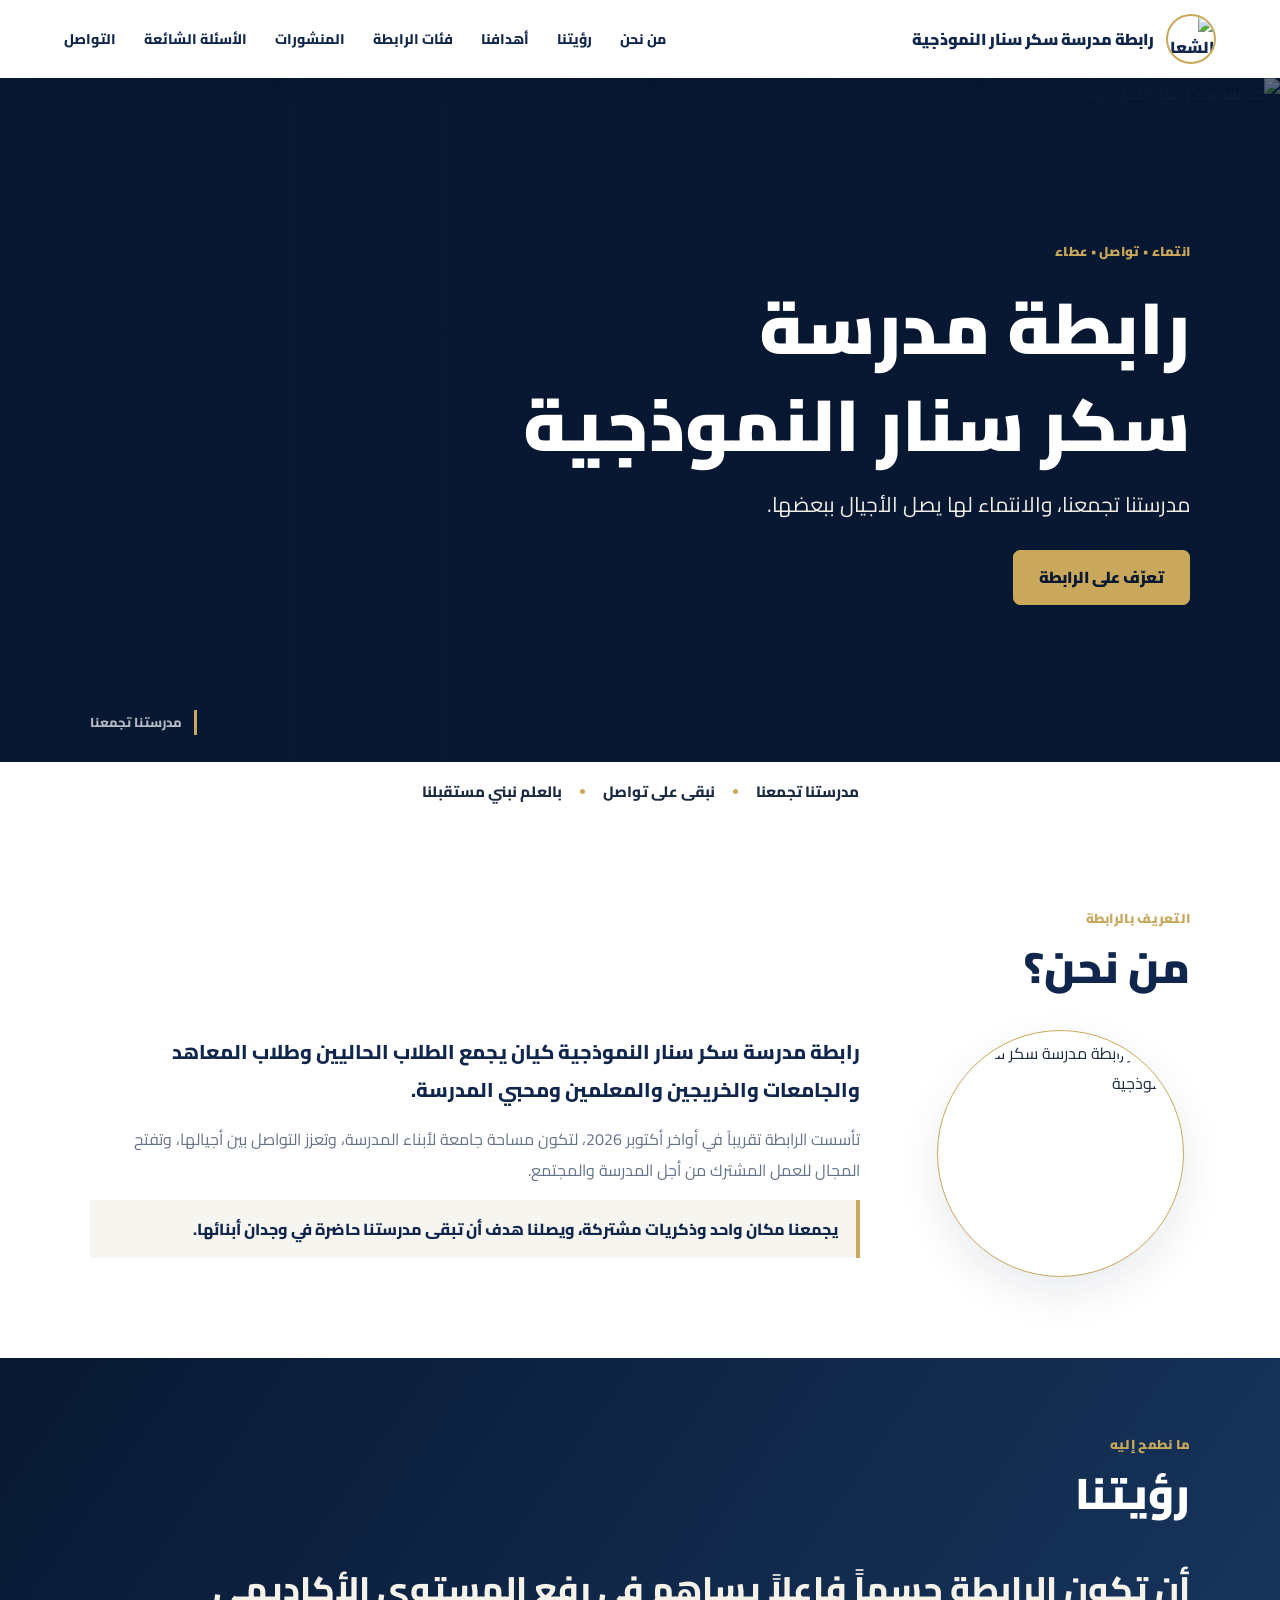
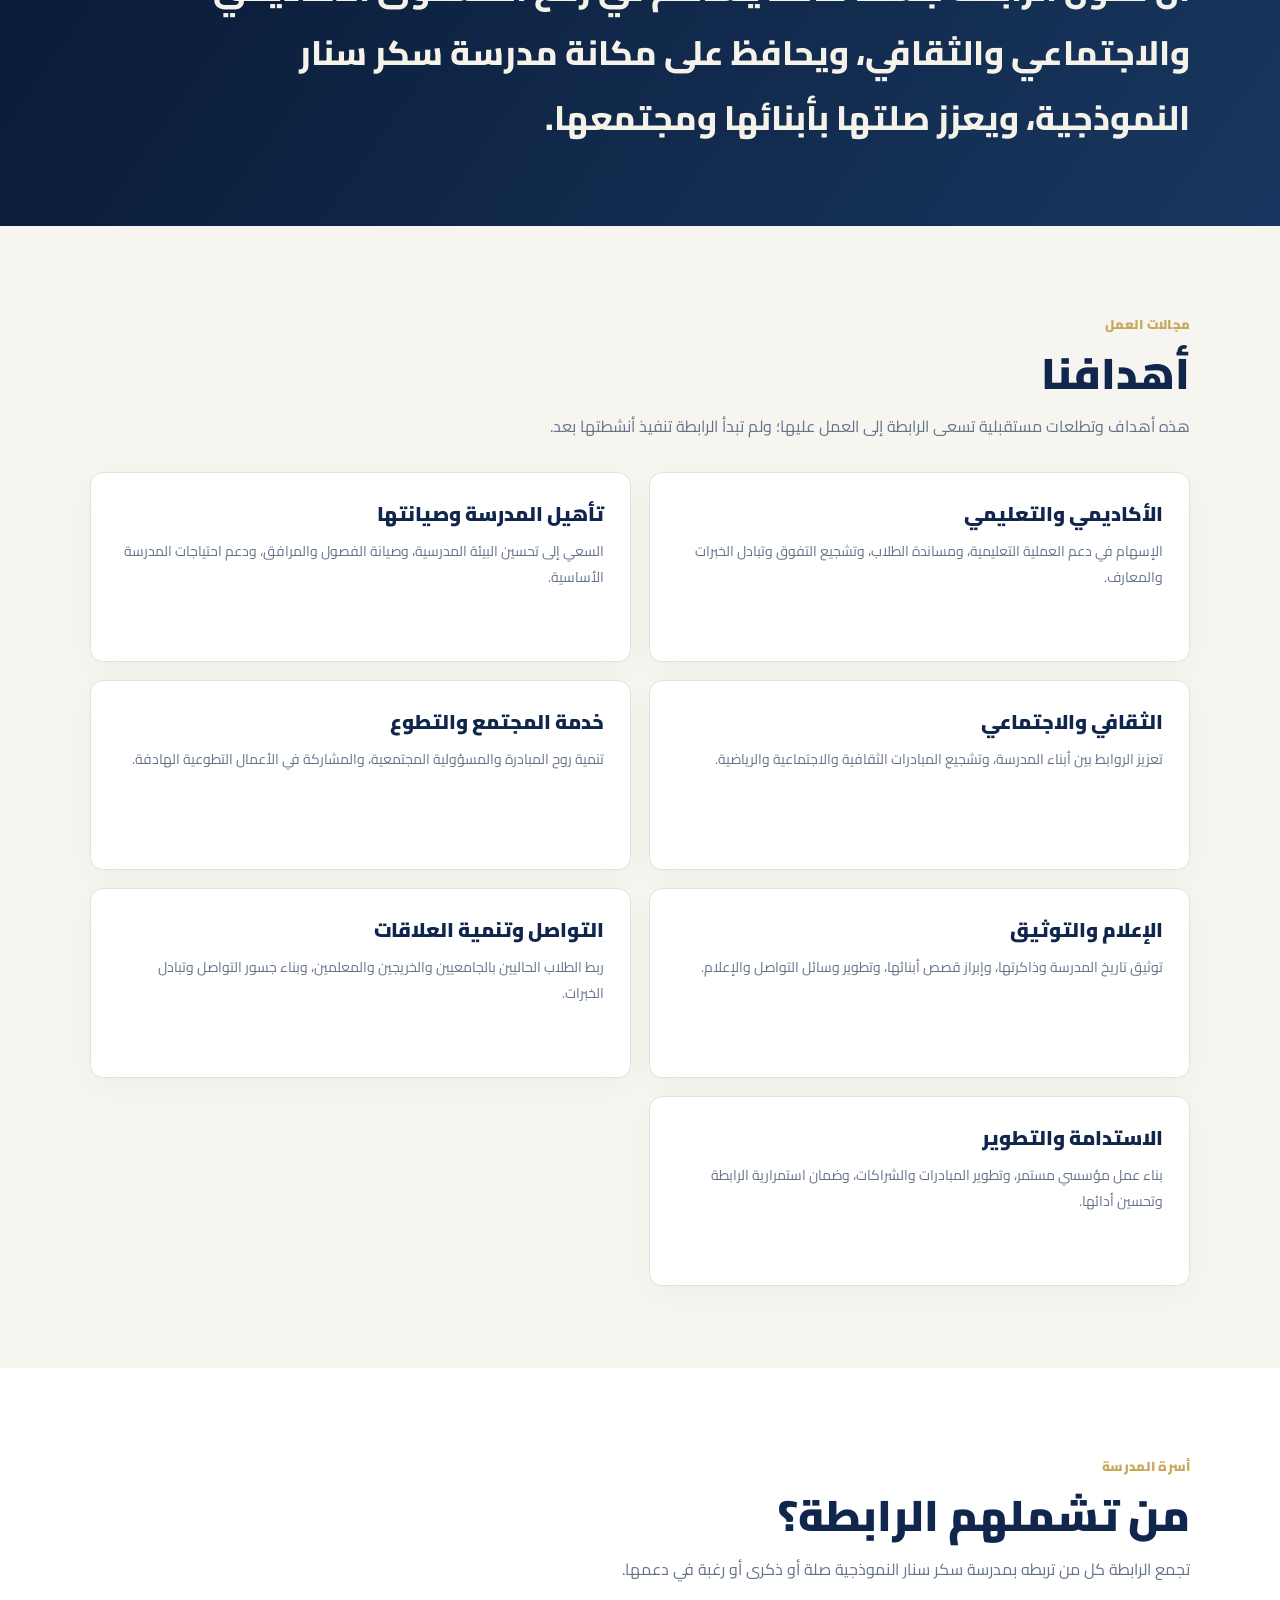
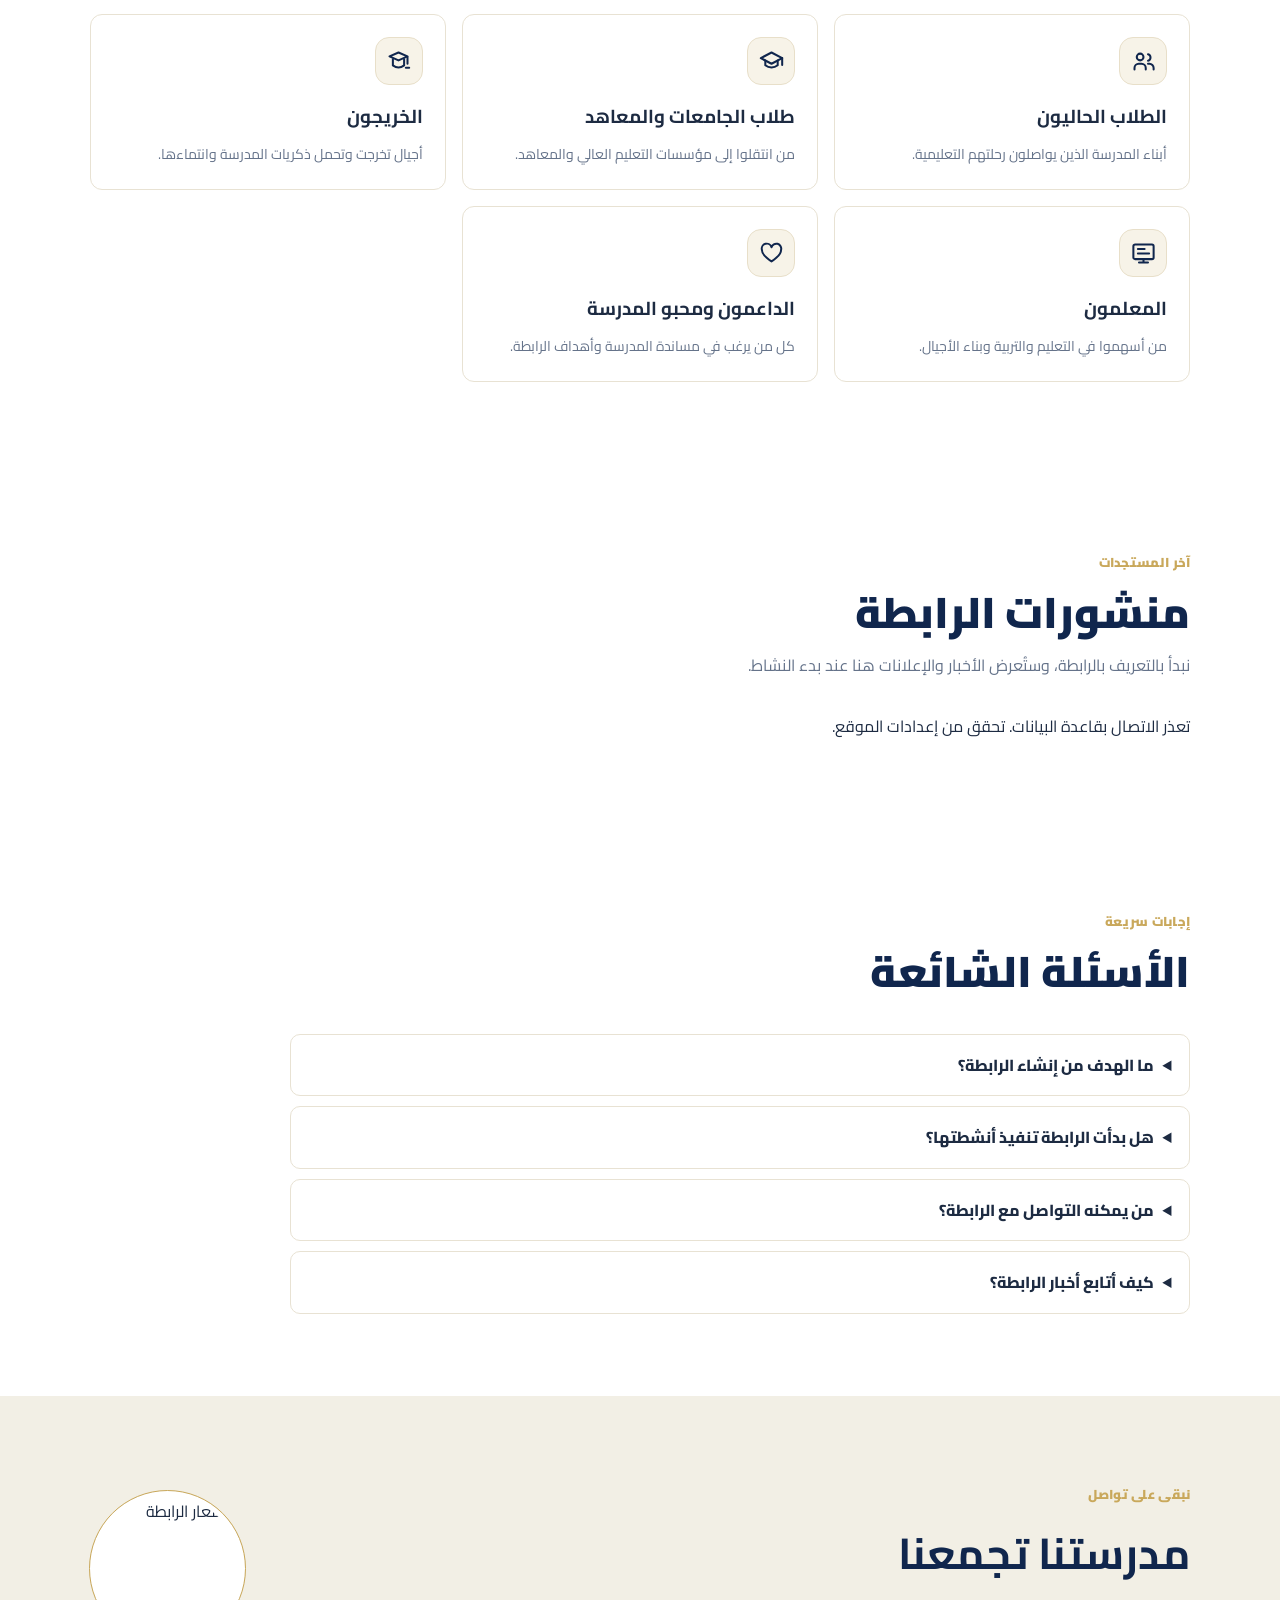
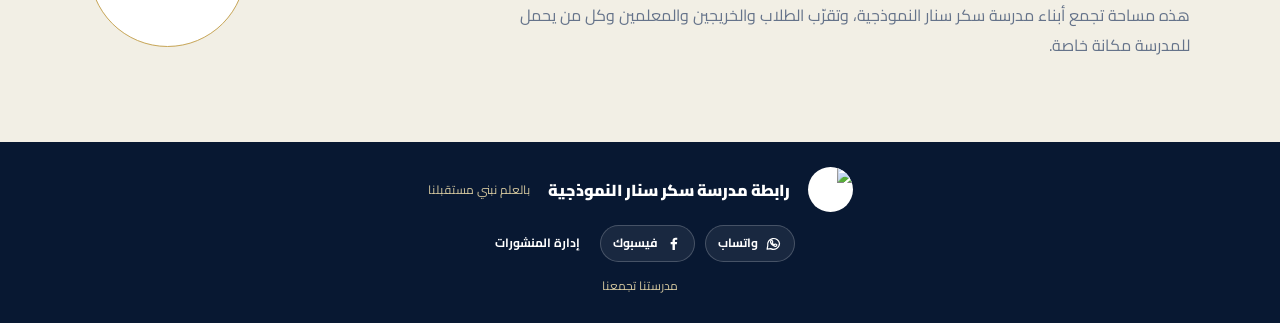
==== commit 91e3bdd0: "Update school association website" ====
--- a/index.html
+++ b/index.html
@@ -26,7 +26,9 @@
     <a href="#about">من نحن</a>
     <a href="#vision">رؤيتنا</a>
     <a href="#goals">أهدافنا</a>
+    <a href="#community">فئات الرابطة</a>
     <a href="#posts">المنشورات</a>
+    <a href="#faq">الأسئلة الشائعة</a>
     <a href="#contact">التواصل</a>
   </nav>
 </header>
@@ -44,9 +46,11 @@
     <div class="hero-mark" aria-hidden="true">مدرستنا تجمعنا</div>
   </section>
 
-  <div class="status-strip">
-    <span>نبقى على تواصل</span><i></i><span>مدرستنا تجمعنا</span><i></i><span>بالعلم نبني مستقبلنا</span>
-  </div>
+  <div class="status-strip" role="note" aria-label="رسائل الرابطة">
+      <span>مدرستنا تجمعنا</span><i aria-hidden="true"></i>
+      <span>نبقى على تواصل</span><i aria-hidden="true"></i>
+      <span>بالعلم نبني مستقبلنا</span>
+    </div>
 
   <section class="section intro" id="about">
     <div class="section-head"><span>التعريف بالرابطة</span><h2>من نحن؟</h2></div>
@@ -84,7 +88,23 @@
     </div>
   </section>
 
-  <section class="section posts" id="posts">
+  
+<section class="section community" id="community">
+  <div class="section-head">
+    <span>أسرة المدرسة</span>
+    <h2>من تشملهم الرابطة؟</h2>
+    <p>تجمع الرابطة كل من تربطه بمدرسة سكر سنار النموذجية صلة أو ذكرى أو رغبة في دعمها.</p>
+  </div>
+  <div class="community-grid">
+    <article class="community-card"><span class="community-icon" aria-label="فئة الطلاب الحاليون"><svg viewBox="0 0 24 24" aria-hidden="true" focusable="false"><path d="M4 19v-1.2A3.8 3.8 0 0 1 7.8 14h2.4a3.8 3.8 0 0 1 3.8 3.8V19"/><circle cx="9" cy="8" r="3"/><path d="M16 5.5a3 3 0 0 1 0 5.8M16 14h1.2a3.8 3.8 0 0 1 3.8 3.8V19"/></svg></span><h3>الطلاب الحاليون</h3><p>أبناء المدرسة الذين يواصلون رحلتهم التعليمية.</p></article>
+    <article class="community-card"><span class="community-icon" aria-label="فئة طلاب الجامعات والمعاهد"><svg viewBox="0 0 24 24" aria-hidden="true" focusable="false"><path d="m2.5 9 9.5-5 9.5 5-9.5 5-9.5-5Z"/><path d="M6.5 11.2v4.2c3.2 2.6 7.8 2.6 11 0v-4.2M21.5 9v6"/></svg></span><h3>طلاب الجامعات والمعاهد</h3><p>من انتقلوا إلى مؤسسات التعليم العالي والمعاهد.</p></article>
+    <article class="community-card"><span class="community-icon" aria-label="فئة الخريجون"><svg viewBox="0 0 24 24" aria-hidden="true" focusable="false"><path d="M4 7.5 12 4l8 3.5-8 3.5-8-3.5Z"/><path d="M7 10v5.5c3 2.2 7 2.2 10 0V10M20 8v6"/><path d="M18.5 17.5h3"/></svg></span><h3>الخريجون</h3><p>أجيال تخرجت وتحمل ذكريات المدرسة وانتماءها.</p></article>
+    <article class="community-card"><span class="community-icon" aria-label="فئة المعلمون"><svg viewBox="0 0 24 24" aria-hidden="true" focusable="false"><rect x="3" y="4" width="18" height="13" rx="1.5"/><path d="M7 8h6M7 12h10M12 17v3M8 20h8"/></svg></span><h3>المعلمون</h3><p>من أسهموا في التعليم والتربية وبناء الأجيال.</p></article>
+    <article class="community-card"><span class="community-icon" aria-label="فئة الداعمون ومحبو المدرسة"><svg viewBox="0 0 24 24" aria-hidden="true" focusable="false"><path d="M20.5 8.8c0 5.2-8.5 10.2-8.5 10.2S3.5 14 3.5 8.8A4.3 4.3 0 0 1 12 6.5a4.3 4.3 0 0 1 8.5 2.3Z"/></svg></span><h3>الداعمون ومحبو المدرسة</h3><p>كل من يرغب في مساندة المدرسة وأهداف الرابطة.</p></article>
+  </div>
+</section>
+
+<section class="section posts" id="posts">
     <div class="section-head">
       <span>آخر المستجدات</span>
       <h2>منشورات الرابطة</h2>
@@ -93,16 +113,23 @@
     <div id="postsContainer" class="posts-list"><p class="loading-posts">جارٍ تحميل منشورات الرابطة...</p></div>
   </section>
 
-  <section class="contact" id="contact">
+  
+<section class="section faq" id="faq">
+  <div class="section-head"><span>إجابات سريعة</span><h2>الأسئلة الشائعة</h2></div>
+  <div class="faq-list">
+    <details><summary>ما الهدف من إنشاء الرابطة؟</summary><p>جمع أبناء المدرسة وتعزيز التواصل بينهم والعمل مستقبلاً على مبادرات تخدم المدرسة ومجتمعها.</p></details>
+    <details><summary>هل بدأت الرابطة تنفيذ أنشطتها؟</summary><p>الأهداف المعروضة تطلعات مستقبلية، ولم تبدأ الرابطة تنفيذ أنشطتها بعد.</p></details>
+    <details><summary>من يمكنه التواصل مع الرابطة؟</summary><p>الطلاب الحاليون والجامعيون والخريجون والمعلمون ومحبو المدرسة والداعمون.</p></details>
+    <details><summary>كيف أتابع أخبار الرابطة؟</summary><p>يمكن متابعة المستجدات من خلال المنشورات وروابط التواصل الرسمية في الصفحة.</p></details>
+  </div>
+</section>
+
+<section class="contact" id="contact">
     <div class="contact-inner section">
       <div class="contact-copy">
         <span class="eyebrow">نبقى على تواصل</span>
         <h2>مدرستنا تجمعنا</h2>
         <p>هذه مساحة تجمع أبناء مدرسة سكر سنار النموذجية، وتقرّب الطلاب والخريجين والمعلمين وكل من يحمل للمدرسة مكانة خاصة.</p>
-        <div class="contact-links">
-          <a href="https://chat.whatsapp.com/FJPq5iOdw374V8rt6Mm0ej?s=cl&amp;p=a&amp;iam=2" target="_blank" rel="noopener noreferrer">مجموعة واتساب</a>
-          <a href="https://www.facebook.com/profile.php?id=61596063331283" target="_blank" rel="noopener noreferrer">صفحة فيسبوك</a>
-        </div>
       </div>
       <img class="contact-logo" src="https://cdn.jsdelivr.net/gh/Zezo200241/sukar-sennar-v2@5092ab20a64b64339e44e44df9dec52d908aeaf6/assets/association-logo.png" alt="شعار الرابطة" loading="lazy">
     </div>
@@ -113,10 +140,16 @@
   <img src="https://cdn.jsdelivr.net/gh/Zezo200241/sukar-sennar-v2@5092ab20a64b64339e44e44df9dec52d908aeaf6/assets/association-logo.png" alt="شعار الرابطة" loading="lazy">
   <strong>رابطة مدرسة سكر سنار النموذجية</strong>
   <span>بالعلم نبني مستقبلنا</span>
-  <div class="footer-links">
-    <a href="https://chat.whatsapp.com/FJPq5iOdw374V8rt6Mm0ej?s=cl&amp;p=a&amp;iam=2" target="_blank" rel="noopener noreferrer">واتساب</a>
-    <a href="https://www.facebook.com/profile.php?id=61596063331283" target="_blank" rel="noopener noreferrer">فيسبوك</a>
-    <a href="admin.html">إدارة المنشورات</a>
+  <div class="footer-links" aria-label="روابط الرابطة">
+    <a class="footer-social whatsapp-link" href="https://chat.whatsapp.com/FJPq5iOdw374V8rt6Mm0ej?s=cl&amp;p=a&amp;iam=2" target="_blank" rel="noopener noreferrer" aria-label="مجموعة واتساب" title="واتساب">
+      <svg viewBox="0 0 24 24" aria-hidden="true"><path d="M20.5 11.8a8.4 8.4 0 0 1-12.4 7.4L3 20l.9-4.9a8.4 8.4 0 1 1 16.6-3.3Z"/><path d="M8.3 7.8c.3-.5.6-.5.9-.5h.5c.2 0 .4.1.5.4l.8 1.8c.1.2.1.4-.1.6l-.6.7c-.2.2-.2.4 0 .7.5.9 1.3 1.7 2.2 2.2.3.2.5.2.7 0l.8-.9c.2-.2.4-.2.6-.1l1.7.8c.3.1.4.3.4.5 0 .4-.2 1.1-.7 1.5-.5.5-1.2.7-1.9.6-1.1-.2-2.5-.9-3.9-2.1-1.2-1.1-2.1-2.5-2.3-3.5-.2-.9.1-1.8.5-2.7Z"/></svg>
+      <span>واتساب</span>
+    </a>
+    <a class="footer-social facebook-link" href="https://www.facebook.com/profile.php?id=61596063331283" target="_blank" rel="noopener noreferrer" aria-label="صفحة فيسبوك" title="فيسبوك">
+      <svg viewBox="0 0 24 24" aria-hidden="true"><path d="M14 21v-8h2.7l.4-3H14V8.1c0-.9.3-1.5 1.6-1.5h1.7V3.9c-.3 0-1.3-.1-2.5-.1-2.5 0-4.2 1.5-4.2 4.3V10H8v3h2.6v8Z"/></svg>
+      <span>فيسبوك</span>
+    </a>
+    <a class="footer-admin-link" href="admin.html">إدارة المنشورات</a>
   </div>
   <small>مدرستنا تجمعنا</small>
 </footer>
@@ -124,5 +157,7 @@
 <script src="https://cdn.jsdelivr.net/npm/@supabase/supabase-js@2"></script>
 <script src="config.js"></script>
 <script src="app.js"></script>
+<button id="backToTop" class="back-to-top" type="button" aria-label="العودة إلى أعلى الصفحة" title="العودة للأعلى">↑</button>
+  <script src="visitor-motion.js" defer></script>
 </body>
 </html>
--- a/style.css
+++ b/style.css
@@ -128,3 +128,399 @@
   .contact-logo { width: 72px; height: 72px; }
   .site-footer { flex-direction: column; }
 }
+
+
+/* V2.1 - Responsive visual refinement */
+html { scroll-behavior: smooth; scroll-padding-top: 90px; }
+body { overflow-x: hidden; }
+section[id] { scroll-margin-top: 92px; }
+
+.status-strip {
+  width: 100%; min-height: 58px; padding: 12px 18px;
+  display: flex; flex-wrap: wrap; align-items: center;
+  justify-content: center; gap: 7px 18px;
+  overflow: hidden; text-align: center;
+  line-height: 1.8; font-size: 15px; font-weight: 800;
+  background: var(--cream); color: var(--green);
+}
+.status-strip span { display: inline-block; max-width: 100%; }
+.status-strip i {
+  width: 5px; height: 5px; flex: 0 0 5px;
+  border-radius: 50%; background: var(--gold);
+}
+
+.goal-grid {
+  display: grid;
+  grid-template-columns: repeat(2, minmax(0, 1fr));
+  gap: 18px;
+}
+.goal-card {
+  min-width: 0; padding: 24px;
+  border: 1px solid #e8e2d3; border-radius: 13px;
+  background: #fff; box-shadow: 0 8px 28px #243d2b0b;
+  transition: transform .2s ease, box-shadow .2s ease;
+}
+.goal-card:hover {
+  transform: translateY(-3px);
+  box-shadow: 0 14px 30px #243d2b16;
+}
+.goal-card h3 { color: var(--green); }
+.goal-card p { overflow-wrap: anywhere; }
+
+.community { background: #fff; }
+.community-grid {
+  display: grid; grid-template-columns: repeat(3,minmax(0,1fr)); gap: 16px;
+}
+.community-card {
+  min-width: 0; padding: 22px;
+  border: 1px solid #e8e2d3; border-radius: 12px;
+  background: var(--cream);
+}
+.community-card > span {
+  display: inline-flex; width: 34px; height: 34px;
+  align-items: center; justify-content: center;
+  border-radius: 50%; background: var(--gold);
+  color: var(--deep); font-size: 12px; font-weight: 900;
+}
+.community-card h3 { margin: 12px 0 6px; color: var(--green); }
+.community-card p { margin: 0; color: var(--muted); font-size: 14px; }
+
+.faq { background: var(--cream); }
+.faq-list { display: grid; gap: 10px; max-width: 900px; }
+.faq-list details {
+  padding: 15px 18px; border: 1px solid #e8e2d3;
+  border-radius: 10px; background: #fff;
+}
+.faq-list summary { color: var(--green); font-weight: 800; cursor: pointer; }
+.faq-list details p { margin: 10px 0 0; color: var(--muted); }
+
+.back-to-top {
+  position: fixed; left: 18px; bottom: 20px; z-index: 40;
+  width: 46px; height: 46px; border: 0; border-radius: 50%;
+  background: var(--green); color: #fff; font: inherit;
+  font-size: 25px; font-weight: 800; cursor: pointer;
+  box-shadow: 0 6px 20px #09251f30;
+  opacity: 0; visibility: hidden; transform: translateY(8px);
+  transition: opacity .2s ease, transform .2s ease, visibility .2s ease;
+}
+.back-to-top.is-visible {
+  opacity: 1; visibility: visible; transform: translateY(0);
+}
+.back-to-top:hover { background: var(--deep); }
+
+:where(a,button,summary,input,textarea):focus-visible {
+  outline: 3px solid var(--gold); outline-offset: 3px;
+}
+nav a,.primary,.outline,.contact-links a,.footer-links a {
+  transition: color .2s ease, background .2s ease, transform .2s ease;
+}
+.post-card,.post-body { min-width: 0; }
+.post-body h3,.post-body p { overflow-wrap: anywhere; }
+
+@media (max-width: 900px) {
+  .community-grid { grid-template-columns: repeat(2,minmax(0,1fr)); }
+}
+@media (max-width: 760px) {
+  .status-strip { gap: 6px 10px; padding: 11px 14px; font-size: 12px; }
+  .section { padding: 58px 20px; }
+  .goal-grid,.community-grid { grid-template-columns: minmax(0,1fr); }
+  .goal-card,.community-card { padding: 20px; }
+  .back-to-top { left: 14px; bottom: 14px; width: 42px; height: 42px; }
+  .brand { min-width: 0; }
+  .brand span { line-height: 1.5; }
+}
+@media (max-width: 360px) {
+  .status-strip { gap: 5px 8px; font-size: 11px; }
+}
+@media (prefers-reduced-motion: reduce) {
+  html { scroll-behavior: auto; }
+  *,*::before,*::after {
+    scroll-behavior: auto !important;
+    animation-duration: .01ms !important;
+    transition-duration: .01ms !important;
+  }
+}
+
+/* VISITOR MOTION V2.2 */
+
+/* VISITOR MOTION V2.2 */
+@keyframes visitor-hero-enter {
+  from { opacity: 0; transform: translateY(22px); }
+  to { opacity: 1; transform: translateY(0); }
+}
+
+@keyframes visitor-cover-drift {
+  from { transform: scale(1); }
+  to { transform: scale(1.055); }
+}
+
+@keyframes visitor-mark-enter {
+  from { opacity: 0; transform: translateX(-15px); }
+  to { opacity: 1; transform: translateX(0); }
+}
+
+body.visitor-motion-ready .hero-cover {
+  animation: visitor-cover-drift 20s ease-in-out infinite alternate;
+  will-change: transform;
+}
+
+body.visitor-motion-ready .hero-content {
+  animation: visitor-hero-enter .85s cubic-bezier(.2,.7,.2,1) both;
+}
+
+body.visitor-motion-ready .hero-mark {
+  animation: visitor-mark-enter .8s .35s ease both;
+}
+
+body.visitor-motion-ready .motion-reveal {
+  opacity: 0;
+  transform: translateY(24px);
+  transition:
+    opacity .65s ease,
+    transform .65s cubic-bezier(.2,.7,.2,1);
+  transition-delay: calc(var(--motion-order, 0) * 45ms);
+}
+
+body.visitor-motion-ready .motion-reveal.motion-in {
+  opacity: 1;
+  transform: translateY(0);
+}
+
+body.visitor-motion-ready .goal-card,
+body.visitor-motion-ready .community-card,
+body.visitor-motion-ready .post-card {
+  transition:
+    transform .28s ease,
+    box-shadow .28s ease,
+    border-color .28s ease;
+}
+
+body.visitor-motion-ready .goal-card:hover,
+body.visitor-motion-ready .community-card:hover,
+body.visitor-motion-ready .post-card:hover {
+  transform: translateY(-5px);
+  box-shadow: 0 15px 34px rgba(8,24,50,.11);
+}
+
+body.visitor-motion-ready .primary,
+body.visitor-motion-ready .contact-links a,
+body.visitor-motion-ready .back-to-top {
+  transition: transform .22s ease, box-shadow .22s ease, background-color .22s ease;
+}
+
+body.visitor-motion-ready .primary:hover,
+body.visitor-motion-ready .contact-links a:hover {
+  transform: translateY(-3px);
+  box-shadow: 0 8px 20px rgba(8,24,50,.16);
+}
+
+body.visitor-motion-ready .back-to-top:hover {
+  transform: translateY(-4px);
+}
+
+body.visitor-motion-ready a:focus-visible,
+body.visitor-motion-ready button:focus-visible,
+body.visitor-motion-ready summary:focus-visible {
+  outline: 3px solid var(--gold);
+  outline-offset: 4px;
+}
+
+@media (prefers-reduced-motion: reduce) {
+  body.visitor-motion-ready *,
+  body.visitor-motion-ready *::before,
+  body.visitor-motion-ready *::after {
+    animation: none !important;
+    transition: none !important;
+    scroll-behavior: auto !important;
+    transform: none !important;
+  }
+
+  body.visitor-motion-ready .motion-reveal {
+    opacity: 1 !important;
+  }
+}
+
+
+/* V2.3 refinement: community distinction, inline article continuation, compact sharing */
+.community-card .community-icon svg { width: 25px; height: 25px; }
+.community-card:nth-child(2) .community-icon svg { stroke-width: 1.8; }
+.community-card:nth-child(3) .community-icon svg { stroke-width: 1.8; }
+
+.post-excerpt { line-height: 1.95; }
+.read-more {
+  display: inline;
+  margin: 0;
+  padding: 0;
+  border: 0;
+  border-radius: 0;
+  background: transparent;
+  color: var(--green);
+  font-weight: 900;
+  text-decoration: none;
+  white-space: nowrap;
+}
+.read-more::after { content: " ←"; color: var(--gold); }
+.read-more:hover { color: #8a6d2d; text-decoration: underline; }
+
+.post-actions {
+  display: flex;
+  align-items: center;
+  justify-content: space-between;
+  gap: 12px;
+  margin-top: 16px;
+}
+.post-actions .meta {
+  flex: 1;
+  min-width: 0;
+  padding-top: 11px;
+}
+.share-icon {
+  display: inline-grid;
+  flex: 0 0 38px;
+  width: 38px;
+  height: 38px;
+  place-items: center;
+  padding: 0;
+  margin: 0;
+  border: 1px solid #e7dfcc;
+  border-radius: 50%;
+  background: #faf7ef;
+  color: var(--navy);
+  cursor: pointer;
+  transition: background .2s ease, color .2s ease, transform .2s ease;
+}
+.share-icon svg {
+  width: 18px;
+  height: 18px;
+  fill: none;
+  stroke: currentColor;
+  stroke-width: 1.8;
+  stroke-linecap: round;
+  stroke-linejoin: round;
+}
+.share-icon:hover, .share-icon.is-copied {
+  background: var(--navy);
+  color: #fff;
+  transform: translateY(-2px);
+}
+
+.footer-links { gap: 10px; }
+.footer-links .footer-social {
+  display: inline-flex;
+  align-items: center;
+  justify-content: center;
+  gap: 7px;
+  min-height: 36px;
+  padding: 6px 12px;
+  border: 1px solid rgba(255,255,255,.2);
+  border-radius: 22px;
+  background: rgba(255,255,255,.07);
+}
+.footer-social svg {
+  width: 17px;
+  height: 17px;
+  flex: 0 0 17px;
+  fill: none;
+  stroke: currentColor;
+  stroke-width: 1.7;
+  stroke-linecap: round;
+  stroke-linejoin: round;
+}
+.facebook-link svg { fill: currentColor; stroke: none; }
+.footer-links .footer-admin-link {
+  padding: 7px 10px;
+  border-radius: 18px;
+}
+.footer-links .footer-social:hover {
+  color: var(--gold);
+  background: rgba(255,255,255,.13);
+}
+@media (max-width: 420px) {
+  .post-actions { gap: 8px; }
+  .share-icon { flex-basis: 36px; width: 36px; height: 36px; }
+  .footer-links { gap: 8px; }
+  .footer-links .footer-social { min-height: 34px; padding: 5px 10px; }
+}
+
+
+/* V2.3 visual correction: clear semantic icons and unnumbered goal cards */
+.community-card > .community-icon {
+  display: inline-flex;
+  width: 48px;
+  height: 48px;
+  align-items: center;
+  justify-content: center;
+  border: 1px solid #e8dfc9;
+  border-radius: 14px;
+  background: #f7f3e8;
+  color: var(--navy);
+}
+.community-card > .community-icon svg {
+  display: block;
+  width: 27px;
+  height: 27px;
+  fill: none;
+  stroke: currentColor;
+  stroke-width: 1.8;
+  stroke-linecap: round;
+  stroke-linejoin: round;
+}
+.community-card h3 { margin: 14px 0 6px; }
+.goal-card { padding: 25px 26px; }
+.goal-card h3 { margin: 0 0 9px; color: var(--navy); font-size: 20px; line-height: 1.55; }
+.goal-card p { margin: 0; color: var(--muted); line-height: 1.9; }
+@media (max-width: 760px) {
+  .community-card > .community-icon { width: 46px; height: 46px; }
+  .goal-card { padding: 21px 20px; }
+}
+
+
+/* Article detail page */
+.article-page{min-height:55vh;padding:34px max(6vw,20px) 80px;background:var(--paper)}
+.article-page-head{max-width:1000px;margin:0 auto 22px}
+.article-back{color:var(--navy);font-weight:800;text-decoration:none}
+.article-detail-container{max-width:1000px;margin:0 auto}
+.article-detail{overflow:hidden;background:var(--white);border:1px solid var(--line);border-radius:16px;box-shadow:var(--shadow)}
+.article-cover{display:block;width:100%;max-height:520px;object-fit:cover}
+.article-body{padding:clamp(22px,5vw,48px)}
+.article-title{margin:12px 0;color:var(--navy);font-size:clamp(26px,4vw,42px);line-height:1.5}
+.article-meta{color:var(--muted);font-size:13px;border-bottom:1px solid var(--line);padding-bottom:16px}
+.article-content{white-space:pre-wrap;overflow-wrap:anywhere;color:var(--ink);font-size:17px;line-height:2.1}
+.article-share{margin-top:24px}
+.article-page .loading-posts{text-align:center;padding:35px}
+
+/* Admin analytics dashboard */
+.analytics-panel{margin:28px 0 34px;padding:22px;border:1px solid var(--line);border-radius:12px;background:#fbfaf6}
+.analytics-panel[hidden]{display:none}
+.analytics-heading{display:flex;align-items:center;justify-content:space-between;gap:14px;flex-wrap:wrap}
+.analytics-heading h2{margin:0}
+.analytics-heading p,.analytics-status{margin:4px 0 12px;color:var(--muted);font-size:13px}
+.analytics-metrics{display:grid;grid-template-columns:repeat(4,minmax(0,1fr));gap:12px;margin:16px 0}
+.analytics-metric{min-width:0;padding:15px;border:1px solid var(--line);border-radius:9px;background:#fff}
+.analytics-metric-label,.analytics-metric-hint{display:block;color:var(--muted);font-size:12px}
+.analytics-metric-value{display:block;margin:5px 0;color:var(--navy);font-size:25px;font-weight:900}
+.analytics-metric-hint{font-size:11px}
+.analytics-chart-card{margin-top:17px;padding:17px;border:1px solid var(--line);border-radius:9px;background:#fff}
+.analytics-chart-card h3{margin:0 0 13px;color:var(--navy);font-size:17px}
+.analytics-daily-chart{min-height:175px;display:grid;grid-template-columns:repeat(7,minmax(0,1fr));align-items:end;gap:10px;padding:10px 2px 0}
+.analytics-day{min-width:0;display:flex;flex-direction:column;align-items:center;justify-content:end;gap:5px;height:155px}
+.analytics-bar-wrap{width:min(100%,34px);height:105px;display:flex;align-items:end;overflow:hidden;border-radius:6px 6px 2px 2px;background:#f0ede5}
+.analytics-bar{width:100%;min-height:3px;border-radius:6px 6px 2px 2px;background:var(--gold);transition:height .25s ease}
+.analytics-day-count{color:var(--navy);font-size:12px}
+.analytics-day-label{color:var(--muted);font-size:11px;white-space:nowrap}
+.analytics-post-row{display:flex;align-items:center;justify-content:space-between;gap:14px;padding:12px 2px;border-bottom:1px solid var(--line)}
+.analytics-post-row:last-child{border-bottom:0}
+.analytics-post-main{min-width:0}
+.analytics-post-main strong,.analytics-post-main small{display:block;overflow-wrap:anywhere}
+.analytics-post-main strong{color:var(--navy)}
+.analytics-post-main small{color:var(--muted);font-size:11px}
+.analytics-post-stats{display:flex;flex-wrap:wrap;justify-content:flex-end;gap:5px 12px;color:var(--muted);font-size:11px;text-align:left}
+.analytics-disclaimer{margin:14px 0 0;color:var(--muted);font-size:11px}
+@media(max-width:700px){
+ .analytics-metrics{grid-template-columns:repeat(2,minmax(0,1fr))}
+ .analytics-post-row{align-items:flex-start;flex-direction:column}
+ .analytics-post-stats{justify-content:flex-start;text-align:right}
+ .analytics-panel{padding:14px}
+ .article-page{padding:24px 16px 55px}
+ .article-body{padding:22px}
+}
